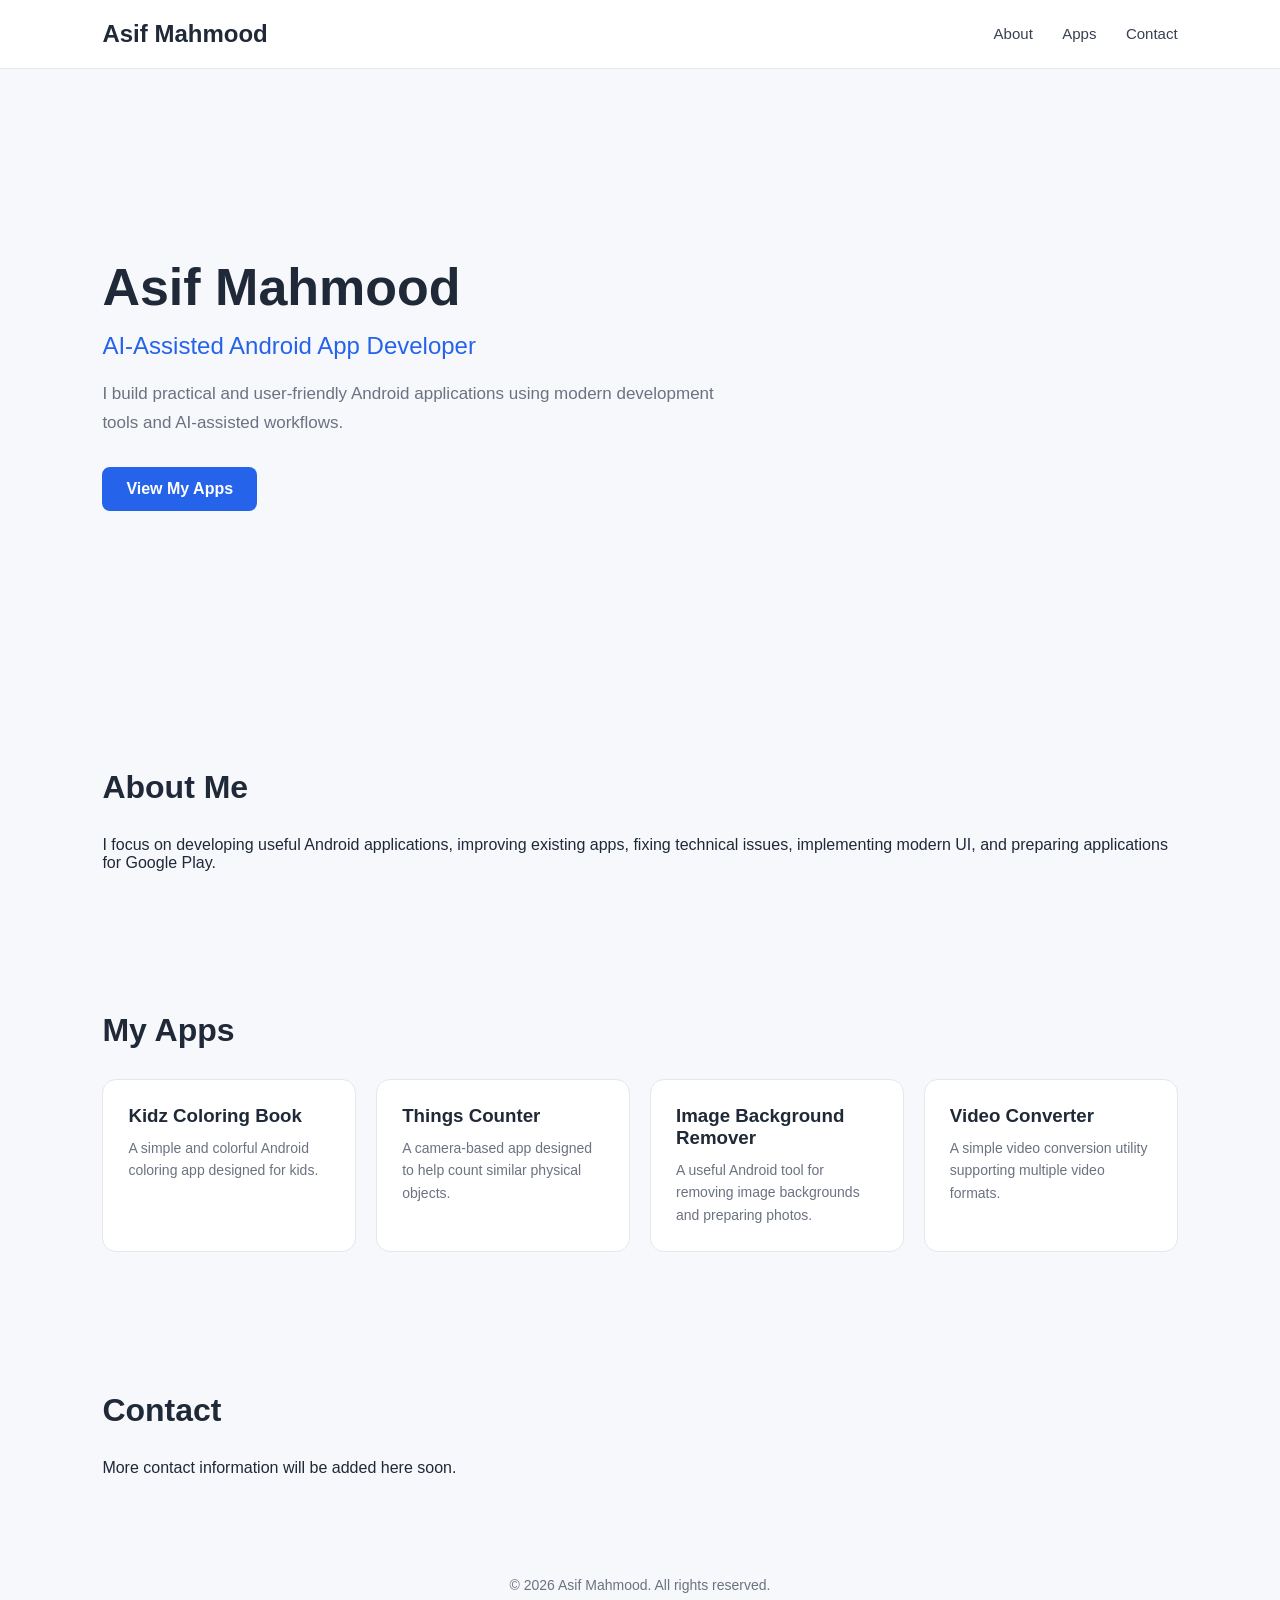
==== index.html @ 5d6f40af "Create index.html" ====
<!DOCTYPE html>
<html lang="en">
<head>
    <meta charset="UTF-8">
    <meta name="viewport" content="width=device-width, initial-scale=1.0">

    <title>Asif Mahmood | Android App Developer</title>

    <style>
        * {
            margin: 0;
            padding: 0;
            box-sizing: border-box;
            font-family: Arial, sans-serif;
        }

        body {
            background: #f7f8fc;
            color: #1f2937;
        }

        header {
            background: #ffffff;
            padding: 20px 8%;
            display: flex;
            justify-content: space-between;
            align-items: center;
            border-bottom: 1px solid #e5e7eb;
        }

        .logo {
            font-size: 24px;
            font-weight: bold;
        }

        nav a {
            text-decoration: none;
            color: #374151;
            margin-left: 25px;
            font-size: 15px;
        }

        .hero {
            min-height: 70vh;
            display: flex;
            align-items: center;
            padding: 60px 8%;
        }

        .hero-content {
            max-width: 650px;
        }

        .hero h1 {
            font-size: 52px;
            margin-bottom: 15px;
        }

        .hero h2 {
            font-size: 24px;
            font-weight: normal;
            color: #2563eb;
            margin-bottom: 20px;
        }

        .hero p {
            font-size: 17px;
            line-height: 1.7;
            color: #6b7280;
            margin-bottom: 30px;
        }

        .button {
            display: inline-block;
            background: #2563eb;
            color: white;
            padding: 13px 24px;
            border-radius: 8px;
            text-decoration: none;
            font-weight: bold;
        }

        .section {
            padding: 70px 8%;
        }

        .section h2 {
            font-size: 32px;
            margin-bottom: 30px;
        }

        .apps {
            display: grid;
            grid-template-columns: repeat(auto-fit, minmax(220px, 1fr));
            gap: 20px;
        }

        .app-card {
            background: white;
            border-radius: 14px;
            padding: 25px;
            border: 1px solid #e5e7eb;
        }

        .app-card h3 {
            margin-bottom: 10px;
        }

        .app-card p {
            color: #6b7280;
            font-size: 14px;
            line-height: 1.6;
        }

        footer {
            text-align: center;
            padding: 30px;
            color: #6b7280;
            font-size: 14px;
        }

        @media (max-width: 700px) {
            nav {
                display: none;
            }

            .hero h1 {
                font-size: 38px;
            }
        }
    </style>
</head>

<body>

<header>
    <div class="logo">Asif Mahmood</div>

    <nav>
        <a href="#about">About</a>
        <a href="#apps">Apps</a>
        <a href="#contact">Contact</a>
    </nav>
</header>

<section class="hero">
    <div class="hero-content">
        <h1>Asif Mahmood</h1>

        <h2>AI-Assisted Android App Developer</h2>

        <p>
            I build practical and user-friendly Android applications
            using modern development tools and AI-assisted workflows.
        </p>

        <a class="button" href="#apps">View My Apps</a>
    </div>
</section>

<section class="section" id="about">
    <h2>About Me</h2>

    <p>
        I focus on developing useful Android applications, improving
        existing apps, fixing technical issues, implementing modern UI,
        and preparing applications for Google Play.
    </p>
</section>

<section class="section" id="apps">
    <h2>My Apps</h2>

    <div class="apps">

        <div class="app-card">
            <h3>Kidz Coloring Book</h3>
            <p>
                A simple and colorful Android coloring app designed
                for kids.
            </p>
        </div>

        <div class="app-card">
            <h3>Things Counter</h3>
            <p>
                A camera-based app designed to help count similar
                physical objects.
            </p>
        </div>

        <div class="app-card">
            <h3>Image Background Remover</h3>
            <p>
                A useful Android tool for removing image backgrounds
                and preparing photos.
            </p>
        </div>

        <div class="app-card">
            <h3>Video Converter</h3>
            <p>
                A simple video conversion utility supporting multiple
                video formats.
            </p>
        </div>

    </div>
</section>

<section class="section" id="contact">
    <h2>Contact</h2>

    <p>
        More contact information will be added here soon.
    </p>
</section>

<footer>
    © 2026 Asif Mahmood. All rights reserved.
</footer>

</body>
</html>
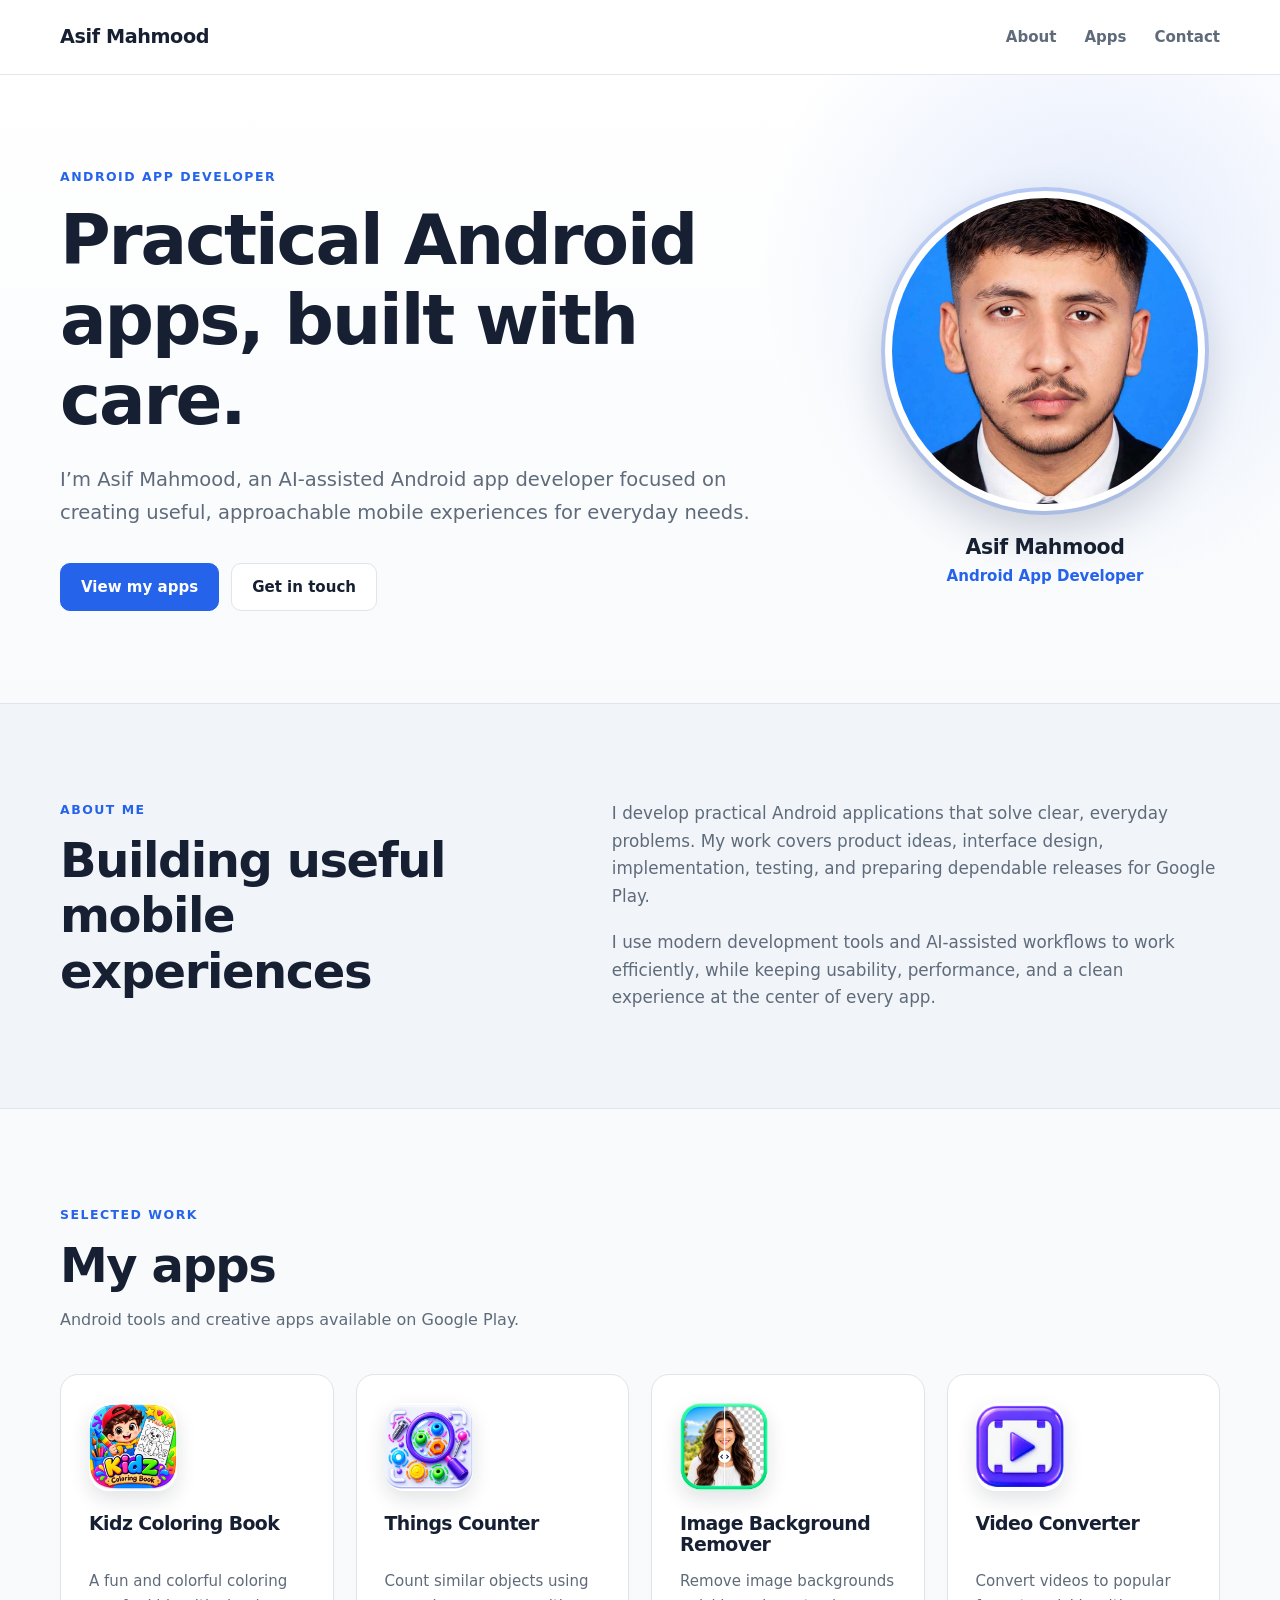
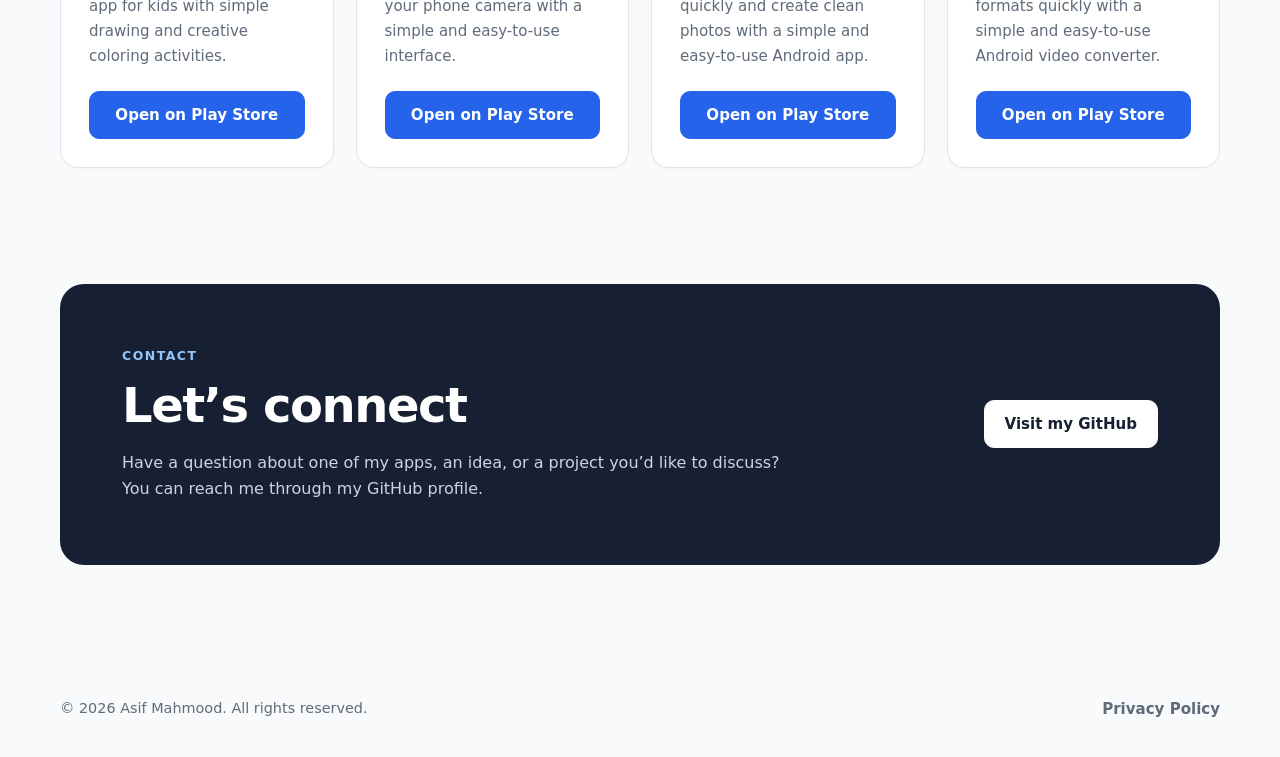
==== commit 45359f04: "Update portfolio website" ====
--- a/index.html
+++ b/index.html
@@ -3,222 +3,114 @@
 <head>
     <meta charset="UTF-8">
     <meta name="viewport" content="width=device-width, initial-scale=1.0">
+    <meta name="description" content="Asif Mahmood is an Android app developer building practical, user-friendly mobile applications.">
+    <meta name="theme-color" content="#f8fafc">
+    <title>Asif Mahmood | Android App Developer</title>
+    <link rel="stylesheet" href="styles.css">
+</head>
+<body>
+    <a class="skip-link" href="#main-content">Skip to content</a>
+    <header class="site-header">
+        <div class="header-inner">
+            <a class="logo" href="#top" aria-label="Asif Mahmood, home">Asif Mahmood</a>
+            <nav aria-label="Main navigation">
+                <a href="#about">About</a>
+                <a href="#apps">Apps</a>
+                <a href="#contact">Contact</a>
+            </nav>
+        </div>
+    </header>
 
-    <title>Asif Mahmood | Android App Developer</title>
+    <main id="main-content">
+        <section class="hero" id="top">
+            <div class="container hero-content">
+                <div class="hero-copy">
+                    <p class="eyebrow">Android app developer</p>
+                    <h1>Practical Android apps, built with care.</h1>
+                    <p class="hero-intro">I’m Asif Mahmood, an AI-assisted Android app developer focused on creating useful, approachable mobile experiences for everyday needs.</p>
+                    <div class="hero-actions">
+                        <a class="button" href="#apps">View my apps</a>
+                        <a class="button button-secondary" href="#contact">Get in touch</a>
+                    </div>
+                </div>
+                <figure class="hero-portrait">
+                    <div class="hero-portrait-image">
+                        <img src="profile-photo.jfif" alt="Asif Mahmood wearing a black suit and tie" width="1184" height="2096">
+                    </div>
+                    <figcaption class="hero-portrait-caption">
+                        <strong>Asif Mahmood</strong>
+                        <span>Android App Developer</span>
+                    </figcaption>
+                </figure>
+            </div>
+        </section>
 
-    <style>
-        * {
-            margin: 0;
-            padding: 0;
-            box-sizing: border-box;
-            font-family: Arial, sans-serif;
-        }
+        <section class="section section-muted" id="about">
+            <div class="container about-grid">
+                <div>
+                    <p class="eyebrow">About me</p>
+                    <h2>Building useful mobile experiences</h2>
+                </div>
+                <div class="about-copy">
+                    <p>I develop practical Android applications that solve clear, everyday problems. My work covers product ideas, interface design, implementation, testing, and preparing dependable releases for Google Play.</p>
+                    <p>I use modern development tools and AI-assisted workflows to work efficiently, while keeping usability, performance, and a clean experience at the center of every app.</p>
+                </div>
+            </div>
+        </section>
 
-        body {
-            background: #f7f8fc;
-            color: #1f2937;
-        }
+        <section class="section" id="apps">
+            <div class="container">
+                <div class="section-heading">
+                    <p class="eyebrow">Selected work</p>
+                    <h2>My apps</h2>
+                    <p>Android tools and creative apps available on Google Play.</p>
+                </div>
+                <div class="apps">
+                    <article class="app-card">
+                        <img class="app-icon" src="kidz-coloring-book.png" alt="Kidz Coloring Book app icon" width="100" height="100">
+                        <h3>Kidz Coloring Book</h3>
+                        <p>A fun and colorful coloring app for kids with simple drawing and creative coloring activities.</p>
+                        <a class="button app-link" href="https://play.google.com/store/apps/details?id=com.kidzcoloringbook" target="_blank" rel="noopener noreferrer" aria-label="Open Kidz Coloring Book on Google Play">Open on Play Store</a>
+                    </article>
+                    <article class="app-card">
+                        <img class="app-icon" src="things-counter.png" alt="Things Counter app icon" width="100" height="100" loading="lazy">
+                        <h3>Things Counter</h3>
+                        <p>Count similar objects using your phone camera with a simple and easy-to-use interface.</p>
+                        <a class="button app-link" href="https://play.google.com/store/apps/details?id=com.thingscounter&amp;pcampaignid=web_share" target="_blank" rel="noopener noreferrer" aria-label="Open Things Counter on Google Play">Open on Play Store</a>
+                    </article>
+                    <article class="app-card">
+                        <img class="app-icon" src="image-background-remover.png" alt="Image Background Remover app icon" width="100" height="100" loading="lazy">
+                        <h3>Image Background Remover</h3>
+                        <p>Remove image backgrounds quickly and create clean photos with a simple and easy-to-use Android app.</p>
+                        <a class="button app-link" href="https://play.google.com/store/apps/details?id=com.imagebackgroundremover&amp;pcampaignid=web_share" target="_blank" rel="noopener noreferrer" aria-label="Open Image Background Remover on Google Play">Open on Play Store</a>
+                    </article>
+                    <article class="app-card">
+                        <img class="app-icon" src="video-converter.png" alt="Video Converter app icon" width="100" height="100" loading="lazy">
+                        <h3>Video Converter</h3>
+                        <p>Convert videos to popular formats quickly with a simple and easy-to-use Android video converter.</p>
+                        <a class="button app-link" href="https://play.google.com/store/apps/details?id=com.anyvideoconverter" target="_blank" rel="noopener noreferrer" aria-label="Open Video Converter on Google Play">Open on Play Store</a>
+                    </article>
+                </div>
+            </div>
+        </section>
 
-        header {
-            background: #ffffff;
-            padding: 20px 8%;
-            display: flex;
-            justify-content: space-between;
-            align-items: center;
-            border-bottom: 1px solid #e5e7eb;
-        }
+        <section class="section contact-section" id="contact">
+            <div class="container contact-card">
+                <div>
+                    <p class="eyebrow">Contact</p>
+                    <h2>Let’s connect</h2>
+                    <p>Have a question about one of my apps, an idea, or a project you’d like to discuss? You can reach me through my GitHub profile.</p>
+                </div>
+                <a class="button button-light" href="https://github.com/AsifMahmod26" target="_blank" rel="noopener noreferrer">Visit my GitHub</a>
+            </div>
+        </section>
+    </main>
 
-        .logo {
-            font-size: 24px;
-            font-weight: bold;
-        }
-
-        nav a {
-            text-decoration: none;
-            color: #374151;
-            margin-left: 25px;
-            font-size: 15px;
-        }
-
-        .hero {
-            min-height: 70vh;
-            display: flex;
-            align-items: center;
-            padding: 60px 8%;
-        }
-
-        .hero-content {
-            max-width: 650px;
-        }
-
-        .hero h1 {
-            font-size: 52px;
-            margin-bottom: 15px;
-        }
-
-        .hero h2 {
-            font-size: 24px;
-            font-weight: normal;
-            color: #2563eb;
-            margin-bottom: 20px;
-        }
-
-        .hero p {
-            font-size: 17px;
-            line-height: 1.7;
-            color: #6b7280;
-            margin-bottom: 30px;
-        }
-
-        .button {
-            display: inline-block;
-            background: #2563eb;
-            color: white;
-            padding: 13px 24px;
-            border-radius: 8px;
-            text-decoration: none;
-            font-weight: bold;
-        }
-
-        .section {
-            padding: 70px 8%;
-        }
-
-        .section h2 {
-            font-size: 32px;
-            margin-bottom: 30px;
-        }
-
-        .apps {
-            display: grid;
-            grid-template-columns: repeat(auto-fit, minmax(220px, 1fr));
-            gap: 20px;
-        }
-
-        .app-card {
-            background: white;
-            border-radius: 14px;
-            padding: 25px;
-            border: 1px solid #e5e7eb;
-        }
-
-        .app-card h3 {
-            margin-bottom: 10px;
-        }
-
-        .app-card p {
-            color: #6b7280;
-            font-size: 14px;
-            line-height: 1.6;
-        }
-
-        footer {
-            text-align: center;
-            padding: 30px;
-            color: #6b7280;
-            font-size: 14px;
-        }
-
-        @media (max-width: 700px) {
-            nav {
-                display: none;
-            }
-
-            .hero h1 {
-                font-size: 38px;
-            }
-        }
-    </style>
-</head>
-
-<body>
-
-<header>
-    <div class="logo">Asif Mahmood</div>
-
-    <nav>
-        <a href="#about">About</a>
-        <a href="#apps">Apps</a>
-        <a href="#contact">Contact</a>
-    </nav>
-</header>
-
-<section class="hero">
-    <div class="hero-content">
-        <h1>Asif Mahmood</h1>
-
-        <h2>AI-Assisted Android App Developer</h2>
-
-        <p>
-            I build practical and user-friendly Android applications
-            using modern development tools and AI-assisted workflows.
-        </p>
-
-        <a class="button" href="#apps">View My Apps</a>
-    </div>
-</section>
-
-<section class="section" id="about">
-    <h2>About Me</h2>
-
-    <p>
-        I focus on developing useful Android applications, improving
-        existing apps, fixing technical issues, implementing modern UI,
-        and preparing applications for Google Play.
-    </p>
-</section>
-
-<section class="section" id="apps">
-    <h2>My Apps</h2>
-
-    <div class="apps">
-
-        <div class="app-card">
-            <h3>Kidz Coloring Book</h3>
-            <p>
-                A simple and colorful Android coloring app designed
-                for kids.
-            </p>
+    <footer>
+        <div class="container footer-inner">
+            <p>&copy; 2026 Asif Mahmood. All rights reserved.</p>
+            <a href="privacy.html">Privacy Policy</a>
         </div>
-
-        <div class="app-card">
-            <h3>Things Counter</h3>
-            <p>
-                A camera-based app designed to help count similar
-                physical objects.
-            </p>
-        </div>
-
-        <div class="app-card">
-            <h3>Image Background Remover</h3>
-            <p>
-                A useful Android tool for removing image backgrounds
-                and preparing photos.
-            </p>
-        </div>
-
-        <div class="app-card">
-            <h3>Video Converter</h3>
-            <p>
-                A simple video conversion utility supporting multiple
-                video formats.
-            </p>
-        </div>
-
-    </div>
-</section>
-
-<section class="section" id="contact">
-    <h2>Contact</h2>
-
-    <p>
-        More contact information will be added here soon.
-    </p>
-</section>
-
-<footer>
-    © 2026 Asif Mahmood. All rights reserved.
-</footer>
-
+    </footer>
 </body>
-</html>+</html>
--- a/styles.css
+++ b/styles.css
@@ -0,0 +1,119 @@
+:root {
+    --background: #f8fafc;
+    --surface: #fff;
+    --surface-muted: #f1f5f9;
+    --text: #172033;
+    --text-muted: #5f6b7a;
+    --border: #dfe5ec;
+    --primary: #2563eb;
+    --primary-dark: #1d4ed8;
+    --shadow: 0 16px 45px rgba(15, 23, 42, .08);
+    --radius: 18px;
+    --max-width: 1160px;
+}
+
+* { box-sizing: border-box; margin: 0; padding: 0; }
+html { scroll-behavior: smooth; scroll-padding-top: 90px; }
+body { background: var(--background); color: var(--text); font-family: Inter, ui-sans-serif, system-ui, -apple-system, BlinkMacSystemFont, "Segoe UI", sans-serif; line-height: 1.65; }
+a { color: inherit; }
+
+.skip-link { position: fixed; top: 12px; left: 12px; z-index: 100; padding: 10px 14px; border-radius: 8px; background: var(--text); color: #fff; transform: translateY(-150%); transition: transform 160ms ease; }
+.skip-link:focus { transform: translateY(0); }
+.container, .header-inner { width: min(calc(100% - 40px), var(--max-width)); margin-inline: auto; }
+.site-header { position: sticky; top: 0; z-index: 20; border-bottom: 1px solid rgba(223, 229, 236, .9); background: rgba(255, 255, 255, .92); backdrop-filter: blur(14px); }
+.header-inner { min-height: 74px; display: flex; align-items: center; justify-content: space-between; gap: 32px; }
+.logo { text-decoration: none; font-size: 1.2rem; font-weight: 750; letter-spacing: -.02em; }
+nav { display: flex; align-items: center; gap: 28px; }
+nav a, footer a { color: var(--text-muted); font-size: .94rem; font-weight: 600; text-decoration: none; transition: color 160ms ease; }
+nav a:hover, nav a:focus-visible, footer a:hover, footer a:focus-visible { color: var(--primary); }
+
+.hero { min-height: calc(78vh - 74px); display: grid; align-items: center; overflow: hidden; background: radial-gradient(circle at 85% 30%, rgba(37, 99, 235, .12), transparent 28%), linear-gradient(180deg, #fff 0%, var(--background) 100%); }
+.hero-content { display: grid; grid-template-columns: minmax(0, 1.45fr) minmax(280px, .75fr); gap: clamp(48px, 7vw, 96px); align-items: center; padding-block: 86px; }
+.hero-copy { min-width: 0; }
+.eyebrow { margin-bottom: 12px; color: var(--primary); font-size: .78rem; font-weight: 800; letter-spacing: .12em; text-transform: uppercase; }
+h1, h2, h3 { line-height: 1.16; letter-spacing: -.03em; }
+h1 { max-width: 760px; font-size: clamp(2.7rem, 5.4vw, 4.9rem); }
+h2 { font-size: clamp(2rem, 4vw, 3rem); }
+.hero-intro { max-width: 690px; margin-top: 24px; color: var(--text-muted); font-size: clamp(1.06rem, 2vw, 1.22rem); }
+.hero-actions { display: flex; flex-wrap: wrap; gap: 12px; margin-top: 34px; }
+.hero-portrait { width: min(100%, 350px); display: flex; align-items: center; flex-direction: column; justify-self: end; }
+.hero-portrait-image { width: clamp(280px, 25vw, 320px); aspect-ratio: 1; overflow: hidden; border: 7px solid #fff; border-radius: 50%; background: var(--surface-muted); box-shadow: 0 0 0 4px rgba(37, 99, 235, .24), 0 18px 45px rgba(15, 23, 42, .18); }
+.hero-portrait img { display: block; width: 100%; height: 100%; object-fit: cover; object-position: center 24%; }
+.hero-portrait-caption { padding: 24px 16px 0; text-align: center; }
+.hero-portrait-caption strong { display: block; color: var(--text); font-size: 1.28rem; line-height: 1.25; letter-spacing: -.02em; }
+.hero-portrait-caption span { display: block; margin-top: 6px; color: var(--primary); font-size: .94rem; font-weight: 650; line-height: 1.4; }
+.button { display: inline-flex; min-height: 48px; align-items: center; justify-content: center; padding: 12px 20px; border: 1px solid var(--primary); border-radius: 10px; background: var(--primary); color: #fff; font-size: .94rem; font-weight: 700; line-height: 1.2; text-align: center; text-decoration: none; transition: background 160ms ease, border-color 160ms ease, transform 160ms ease, box-shadow 160ms ease; }
+.button:hover { border-color: var(--primary-dark); background: var(--primary-dark); box-shadow: 0 8px 18px rgba(37, 99, 235, .2); transform: translateY(-1px); }
+.button:focus-visible, a:focus-visible { outline: 3px solid rgba(37, 99, 235, .35); outline-offset: 3px; }
+.button-secondary { border-color: var(--border); background: var(--surface); color: var(--text); }
+.button-secondary:hover { border-color: #cbd5e1; background: var(--surface-muted); color: var(--text); box-shadow: none; }
+
+.section { padding-block: 96px; }
+.section-muted { border-block: 1px solid var(--border); background: var(--surface-muted); }
+.about-grid { display: grid; grid-template-columns: minmax(0, .85fr) minmax(0, 1.15fr); gap: clamp(40px, 8vw, 110px); align-items: start; }
+.about-copy { color: var(--text-muted); font-size: 1.05rem; }
+.about-copy p + p { margin-top: 18px; }
+.section-heading { max-width: 640px; margin-bottom: 40px; }
+.section-heading > p:last-child { margin-top: 14px; color: var(--text-muted); }
+.apps { display: grid; grid-template-columns: repeat(4, minmax(0, 1fr)); gap: 22px; align-items: stretch; }
+.app-card { min-height: 100%; display: flex; flex-direction: column; padding: 28px; border: 1px solid var(--border); border-radius: var(--radius); background: var(--surface); box-shadow: 0 1px 2px rgba(15, 23, 42, .03); transition: border-color 180ms ease, box-shadow 180ms ease, transform 180ms ease; }
+.app-card:hover { border-color: #c7d2e2; box-shadow: var(--shadow); transform: translateY(-4px); }
+.app-icon { width: 88px; height: 88px; margin-bottom: 22px; border-radius: 20px; object-fit: cover; box-shadow: 0 8px 20px rgba(15, 23, 42, .12); }
+.app-card h3 { min-height: 2.32em; font-size: 1.18rem; }
+.app-card p { margin: 13px 0 22px; color: var(--text-muted); font-size: .94rem; }
+.app-link { width: 100%; margin-top: auto; }
+
+.contact-section { padding-top: 20px; }
+.contact-card { display: flex; align-items: center; justify-content: space-between; gap: 48px; padding: clamp(34px, 6vw, 62px); border-radius: 24px; background: var(--text); color: #fff; }
+.contact-card > div { max-width: 680px; }
+.contact-card .eyebrow { color: #93c5fd; }
+.contact-card p:last-child { margin-top: 16px; color: #cbd5e1; }
+.button-light { flex: 0 0 auto; border-color: #fff; background: #fff; color: var(--text); }
+.button-light:hover { border-color: #e2e8f0; background: #e2e8f0; color: var(--text); }
+footer { padding-block: 36px; }
+.footer-inner { display: flex; align-items: center; justify-content: space-between; gap: 20px; color: var(--text-muted); font-size: .9rem; }
+
+.policy-main { min-height: calc(100vh - 147px); }
+.policy-hero { padding-block: 82px 42px; }
+.policy-hero p:last-child { margin-top: 16px; color: var(--text-muted); }
+.policy-content { max-width: 780px; padding-bottom: 96px; }
+.policy-content section + section { margin-top: 34px; }
+.policy-content h2 { margin-bottom: 10px; font-size: 1.35rem; }
+.policy-content p { color: var(--text-muted); }
+.policy-content a { color: var(--primary); }
+
+@media (max-width: 980px) {
+    .hero-content { grid-template-columns: minmax(0, 1.25fr) minmax(240px, .75fr); gap: 40px; }
+    .apps { grid-template-columns: repeat(2, minmax(0, 1fr)); }
+}
+@media (max-width: 720px) {
+    .container, .header-inner { width: min(calc(100% - 32px), var(--max-width)); }
+    .header-inner { min-height: 68px; gap: 18px; }
+    .logo { font-size: 1.05rem; }
+    nav { gap: 14px; }
+    nav a { font-size: .84rem; }
+    .hero { min-height: auto; }
+    .hero-content { grid-template-columns: 1fr; gap: 52px; padding-block: 72px 86px; }
+    .hero-portrait { width: min(100%, 350px); justify-self: center; }
+    .hero-portrait-image { width: min(78vw, 300px); }
+    .section { padding-block: 72px; }
+    .about-grid { grid-template-columns: 1fr; gap: 28px; }
+    .contact-section { padding-top: 8px; }
+    .contact-card { align-items: flex-start; flex-direction: column; gap: 28px; }
+}
+@media (max-width: 540px) {
+    .header-inner { min-height: 80px; align-items: flex-start; flex-direction: column; justify-content: center; gap: 4px; padding-block: 10px; }
+    nav { width: 100%; justify-content: space-between; }
+    .hero-content { padding-block: 62px 76px; }
+    .hero-portrait-image { width: min(76vw, 280px); border-width: 6px; }
+    .hero-portrait-caption { padding: 21px 12px 0; }
+    .hero-actions, .hero-actions .button { width: 100%; }
+    .apps { grid-template-columns: 1fr; }
+    .app-card h3 { min-height: 0; }
+    .contact-card .button { width: 100%; }
+    .footer-inner { align-items: flex-start; flex-direction: column; gap: 8px; }
+}
+@media (prefers-reduced-motion: reduce) {
+    html { scroll-behavior: auto; }
+    *, *::before, *::after { scroll-behavior: auto !important; transition-duration: .01ms !important; }
+}
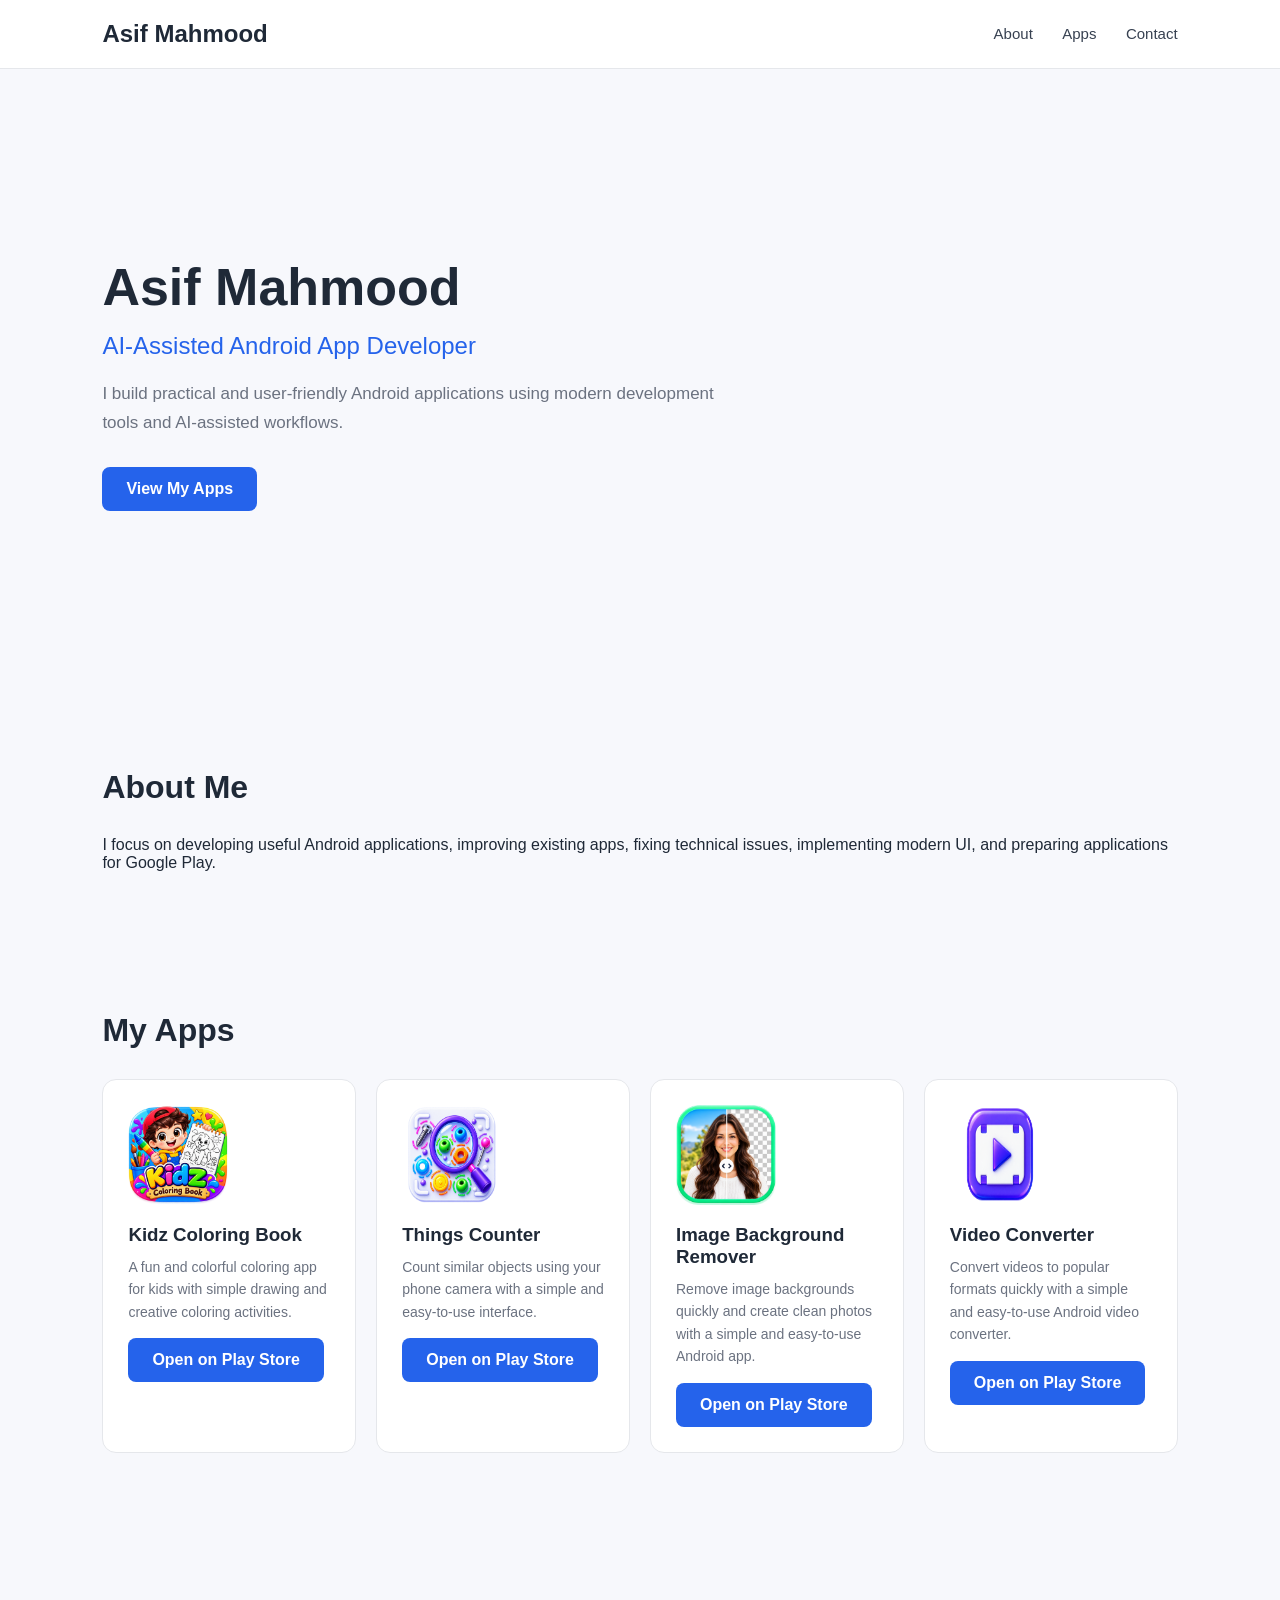
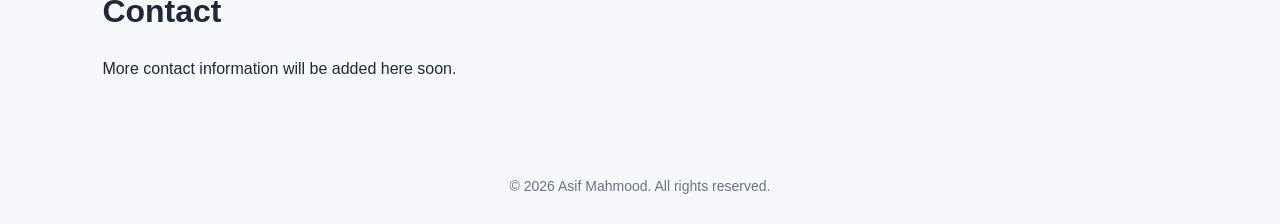
==== commit bbdcae32: "Trigger new Pages deployment" ====
--- a/index.html
+++ b/index.html
@@ -3,114 +3,295 @@
 <head>
     <meta charset="UTF-8">
     <meta name="viewport" content="width=device-width, initial-scale=1.0">
-    <meta name="description" content="Asif Mahmood is an Android app developer building practical, user-friendly mobile applications.">
-    <meta name="theme-color" content="#f8fafc">
+
     <title>Asif Mahmood | Android App Developer</title>
-    <link rel="stylesheet" href="styles.css">
+
+    <style>
+        * {
+            margin: 0;
+            padding: 0;
+            box-sizing: border-box;
+            font-family: Arial, sans-serif;
+        }
+
+        body {
+            background: #f7f8fc;
+            color: #1f2937;
+        }
+
+        header {
+            background: #ffffff;
+            padding: 20px 8%;
+            display: flex;
+            justify-content: space-between;
+            align-items: center;
+            border-bottom: 1px solid #e5e7eb;
+        }
+
+        .logo {
+            font-size: 24px;
+            font-weight: bold;
+        }
+
+        nav a {
+            text-decoration: none;
+            color: #374151;
+            margin-left: 25px;
+            font-size: 15px;
+        }
+
+        .hero {
+            min-height: 70vh;
+            display: flex;
+            align-items: center;
+            padding: 60px 8%;
+        }
+
+        .hero-content {
+            max-width: 650px;
+        }
+
+        .hero h1 {
+            font-size: 52px;
+            margin-bottom: 15px;
+        }
+
+        .hero h2 {
+            font-size: 24px;
+            font-weight: normal;
+            color: #2563eb;
+            margin-bottom: 20px;
+        }
+
+        .hero p {
+            font-size: 17px;
+            line-height: 1.7;
+            color: #6b7280;
+            margin-bottom: 30px;
+        }
+
+        .button {
+            display: inline-block;
+            background: #2563eb;
+            color: white;
+            padding: 13px 24px;
+            border-radius: 8px;
+            text-decoration: none;
+            font-weight: bold;
+        }
+
+        .section {
+            padding: 70px 8%;
+        }
+
+        .section h2 {
+            font-size: 32px;
+            margin-bottom: 30px;
+        }
+
+        .apps {
+            display: grid;
+            grid-template-columns: repeat(auto-fit, minmax(220px, 1fr));
+            gap: 20px;
+        }
+
+        .app-card {
+            background: white;
+            border-radius: 14px;
+            padding: 25px;
+            border: 1px solid #e5e7eb;
+        }
+
+        .app-card h3 {
+            margin-bottom: 10px;
+        }
+
+        .app-card p {
+            color: #6b7280;
+            font-size: 14px;
+            line-height: 1.6;
+        }
+
+        footer {
+            text-align: center;
+            padding: 30px;
+            color: #6b7280;
+            font-size: 14px;
+        }
+
+        @media (max-width: 700px) {
+            nav {
+                display: none;
+            }
+
+            .hero h1 {
+                font-size: 38px;
+            }
+        }
+    </style>
 </head>
+
 <body>
-    <a class="skip-link" href="#main-content">Skip to content</a>
-    <header class="site-header">
-        <div class="header-inner">
-            <a class="logo" href="#top" aria-label="Asif Mahmood, home">Asif Mahmood</a>
-            <nav aria-label="Main navigation">
-                <a href="#about">About</a>
-                <a href="#apps">Apps</a>
-                <a href="#contact">Contact</a>
-            </nav>
-        </div>
-    </header>
-
-    <main id="main-content">
-        <section class="hero" id="top">
-            <div class="container hero-content">
-                <div class="hero-copy">
-                    <p class="eyebrow">Android app developer</p>
-                    <h1>Practical Android apps, built with care.</h1>
-                    <p class="hero-intro">I’m Asif Mahmood, an AI-assisted Android app developer focused on creating useful, approachable mobile experiences for everyday needs.</p>
-                    <div class="hero-actions">
-                        <a class="button" href="#apps">View my apps</a>
-                        <a class="button button-secondary" href="#contact">Get in touch</a>
-                    </div>
-                </div>
-                <figure class="hero-portrait">
-                    <div class="hero-portrait-image">
-                        <img src="profile-photo.jfif" alt="Asif Mahmood wearing a black suit and tie" width="1184" height="2096">
-                    </div>
-                    <figcaption class="hero-portrait-caption">
-                        <strong>Asif Mahmood</strong>
-                        <span>Android App Developer</span>
-                    </figcaption>
-                </figure>
-            </div>
-        </section>
-
-        <section class="section section-muted" id="about">
-            <div class="container about-grid">
-                <div>
-                    <p class="eyebrow">About me</p>
-                    <h2>Building useful mobile experiences</h2>
-                </div>
-                <div class="about-copy">
-                    <p>I develop practical Android applications that solve clear, everyday problems. My work covers product ideas, interface design, implementation, testing, and preparing dependable releases for Google Play.</p>
-                    <p>I use modern development tools and AI-assisted workflows to work efficiently, while keeping usability, performance, and a clean experience at the center of every app.</p>
-                </div>
-            </div>
-        </section>
-
-        <section class="section" id="apps">
-            <div class="container">
-                <div class="section-heading">
-                    <p class="eyebrow">Selected work</p>
-                    <h2>My apps</h2>
-                    <p>Android tools and creative apps available on Google Play.</p>
-                </div>
-                <div class="apps">
-                    <article class="app-card">
-                        <img class="app-icon" src="kidz-coloring-book.png" alt="Kidz Coloring Book app icon" width="100" height="100">
-                        <h3>Kidz Coloring Book</h3>
-                        <p>A fun and colorful coloring app for kids with simple drawing and creative coloring activities.</p>
-                        <a class="button app-link" href="https://play.google.com/store/apps/details?id=com.kidzcoloringbook" target="_blank" rel="noopener noreferrer" aria-label="Open Kidz Coloring Book on Google Play">Open on Play Store</a>
-                    </article>
-                    <article class="app-card">
-                        <img class="app-icon" src="things-counter.png" alt="Things Counter app icon" width="100" height="100" loading="lazy">
-                        <h3>Things Counter</h3>
-                        <p>Count similar objects using your phone camera with a simple and easy-to-use interface.</p>
-                        <a class="button app-link" href="https://play.google.com/store/apps/details?id=com.thingscounter&amp;pcampaignid=web_share" target="_blank" rel="noopener noreferrer" aria-label="Open Things Counter on Google Play">Open on Play Store</a>
-                    </article>
-                    <article class="app-card">
-                        <img class="app-icon" src="image-background-remover.png" alt="Image Background Remover app icon" width="100" height="100" loading="lazy">
-                        <h3>Image Background Remover</h3>
-                        <p>Remove image backgrounds quickly and create clean photos with a simple and easy-to-use Android app.</p>
-                        <a class="button app-link" href="https://play.google.com/store/apps/details?id=com.imagebackgroundremover&amp;pcampaignid=web_share" target="_blank" rel="noopener noreferrer" aria-label="Open Image Background Remover on Google Play">Open on Play Store</a>
-                    </article>
-                    <article class="app-card">
-                        <img class="app-icon" src="video-converter.png" alt="Video Converter app icon" width="100" height="100" loading="lazy">
-                        <h3>Video Converter</h3>
-                        <p>Convert videos to popular formats quickly with a simple and easy-to-use Android video converter.</p>
-                        <a class="button app-link" href="https://play.google.com/store/apps/details?id=com.anyvideoconverter" target="_blank" rel="noopener noreferrer" aria-label="Open Video Converter on Google Play">Open on Play Store</a>
-                    </article>
-                </div>
-            </div>
-        </section>
-
-        <section class="section contact-section" id="contact">
-            <div class="container contact-card">
-                <div>
-                    <p class="eyebrow">Contact</p>
-                    <h2>Let’s connect</h2>
-                    <p>Have a question about one of my apps, an idea, or a project you’d like to discuss? You can reach me through my GitHub profile.</p>
-                </div>
-                <a class="button button-light" href="https://github.com/AsifMahmod26" target="_blank" rel="noopener noreferrer">Visit my GitHub</a>
-            </div>
-        </section>
-    </main>
-
-    <footer>
-        <div class="container footer-inner">
-            <p>&copy; 2026 Asif Mahmood. All rights reserved.</p>
-            <a href="privacy.html">Privacy Policy</a>
-        </div>
-    </footer>
+
+<header>
+    <div class="logo">Asif Mahmood</div>
+
+    <nav>
+        <a href="#about">About</a>
+        <a href="#apps">Apps</a>
+        <a href="#contact">Contact</a>
+    </nav>
+</header>
+
+<section class="hero">
+    <div class="hero-content">
+        <h1>Asif Mahmood</h1>
+
+        <h2>AI-Assisted Android App Developer</h2>
+
+        <p>
+            I build practical and user-friendly Android applications
+            using modern development tools and AI-assisted workflows.
+        </p>
+
+        <a class="button" href="#apps">View My Apps</a>
+    </div>
+</section>
+
+<section class="section" id="about">
+    <h2>About Me</h2>
+
+    <p>
+        I focus on developing useful Android applications, improving
+        existing apps, fixing technical issues, implementing modern UI,
+        and preparing applications for Google Play.
+    </p>
+</section>
+
+<section class="section" id="apps">
+    <h2>My Apps</h2>
+
+    <div class="apps">
+
+        <div class="app-card">
+
+    <img
+        src="kidz-coloring-book.png"
+        alt="Kidz Coloring Book"
+        style="width:100px; height:100px; border-radius:22px; margin-bottom:15px;"
+    >
+
+    <h3>Kidz Coloring Book</h3>
+     
+<p>
+    A fun and colorful coloring app for kids with simple drawing
+    and creative coloring activities.
+</p>
+
+    <a
+        class="button"
+        href="https://play.google.com/store/apps/details?id=com.kidzcoloringbook"
+        target="_blank"
+        style="margin-top:15px;"
+    >
+        Open on Play Store
+    </a>
+
+</div>
+
+        <div class="app-card">
+
+    <img
+        src="things-counter.png"
+        alt="Things Counter"
+        style="width:100px; height:100px; border-radius:22px; margin-bottom:15px;"
+    >
+
+    <h3>Things Counter</h3>
+
+    <p>
+        Count similar objects using your phone camera with a simple
+        and easy-to-use interface.
+    </p>
+
+    <a
+        class="button"
+        href="https://play.google.com/store/apps/details?id=com.thingscounter&pcampaignid=web_share"
+        target="_blank"
+        style="margin-top:15px;"
+    >
+        Open on Play Store
+    </a>
+
+</div>
+
+        <div class="app-card">
+
+    <img
+        src="image-background-remover.png"
+        alt="Image Background Remover"
+        style="width:100px; height:100px; border-radius:22px; margin-bottom:15px;"
+    >
+
+    <h3>Image Background Remover</h3>
+
+    <p>
+        Remove image backgrounds quickly and create clean photos
+        with a simple and easy-to-use Android app.
+    </p>
+
+    <a
+        class="button"
+        href="https://play.google.com/store/apps/details?id=com.imagebackgroundremover&pcampaignid=web_share"
+        target="_blank"
+        style="margin-top:15px;"
+    >
+        Open on Play Store
+    </a>
+
+</div>
+        <div class="app-card">
+
+    <img
+        src="video-converter.png"
+        alt="Video Converter"
+        style="width:100px; height:100px; border-radius:22px; margin-bottom:15px;"
+    >
+
+    <h3>Video Converter</h3>
+
+    <p>
+        Convert videos to popular formats quickly with a simple
+        and easy-to-use Android video converter.
+    </p>
+
+    <a
+        class="button"
+        href="https://play.google.com/store/apps/details?id=com.anyvideoconverter"
+        target="_blank"
+        style="margin-top:15px;"
+    >
+        Open on Play Store
+    </a>
+
+</div>
+
+    </div>
+</section>
+
+<section class="section" id="contact">
+    <h2>Contact</h2>
+
+    <p>
+        More contact information will be added here soon.
+    </p>
+</section>
+
+<footer>
+    © 2026 Asif Mahmood. All rights reserved.
+</footer>
+
 </body>
 </html>
+
+
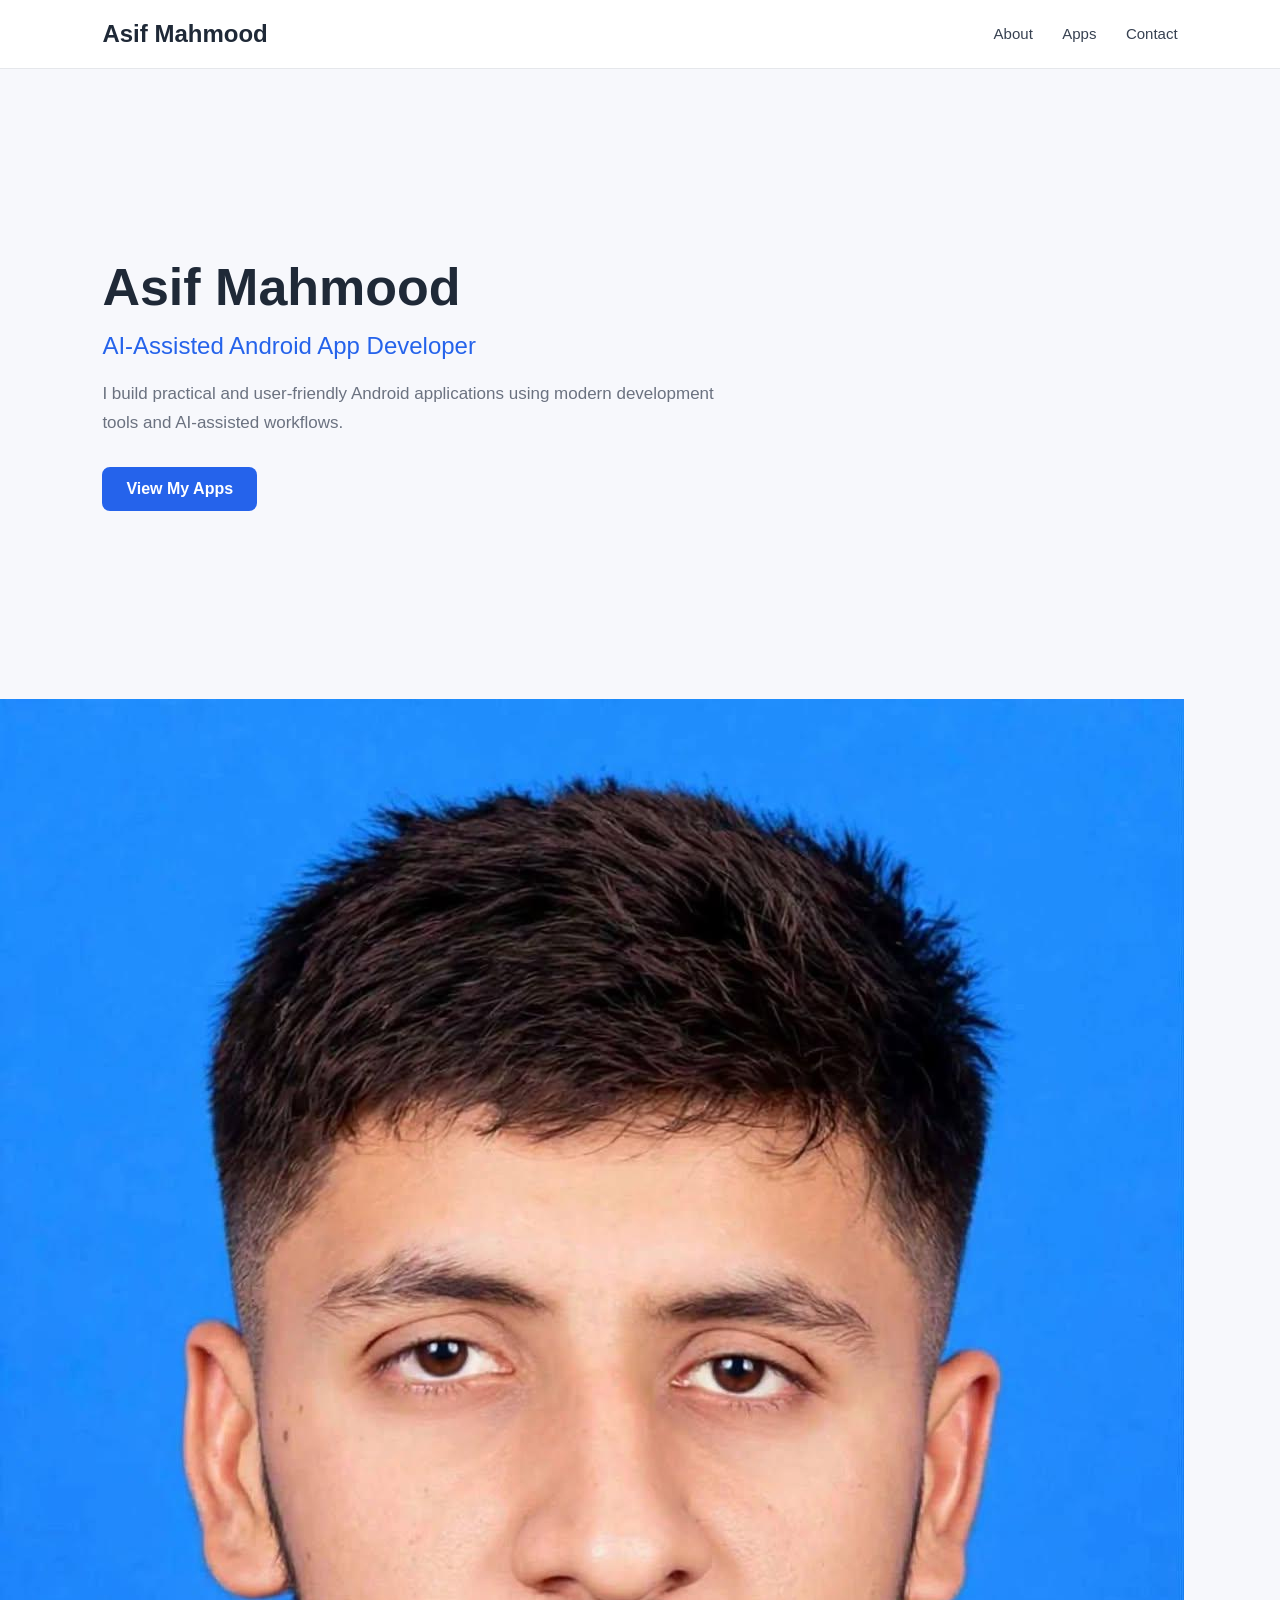
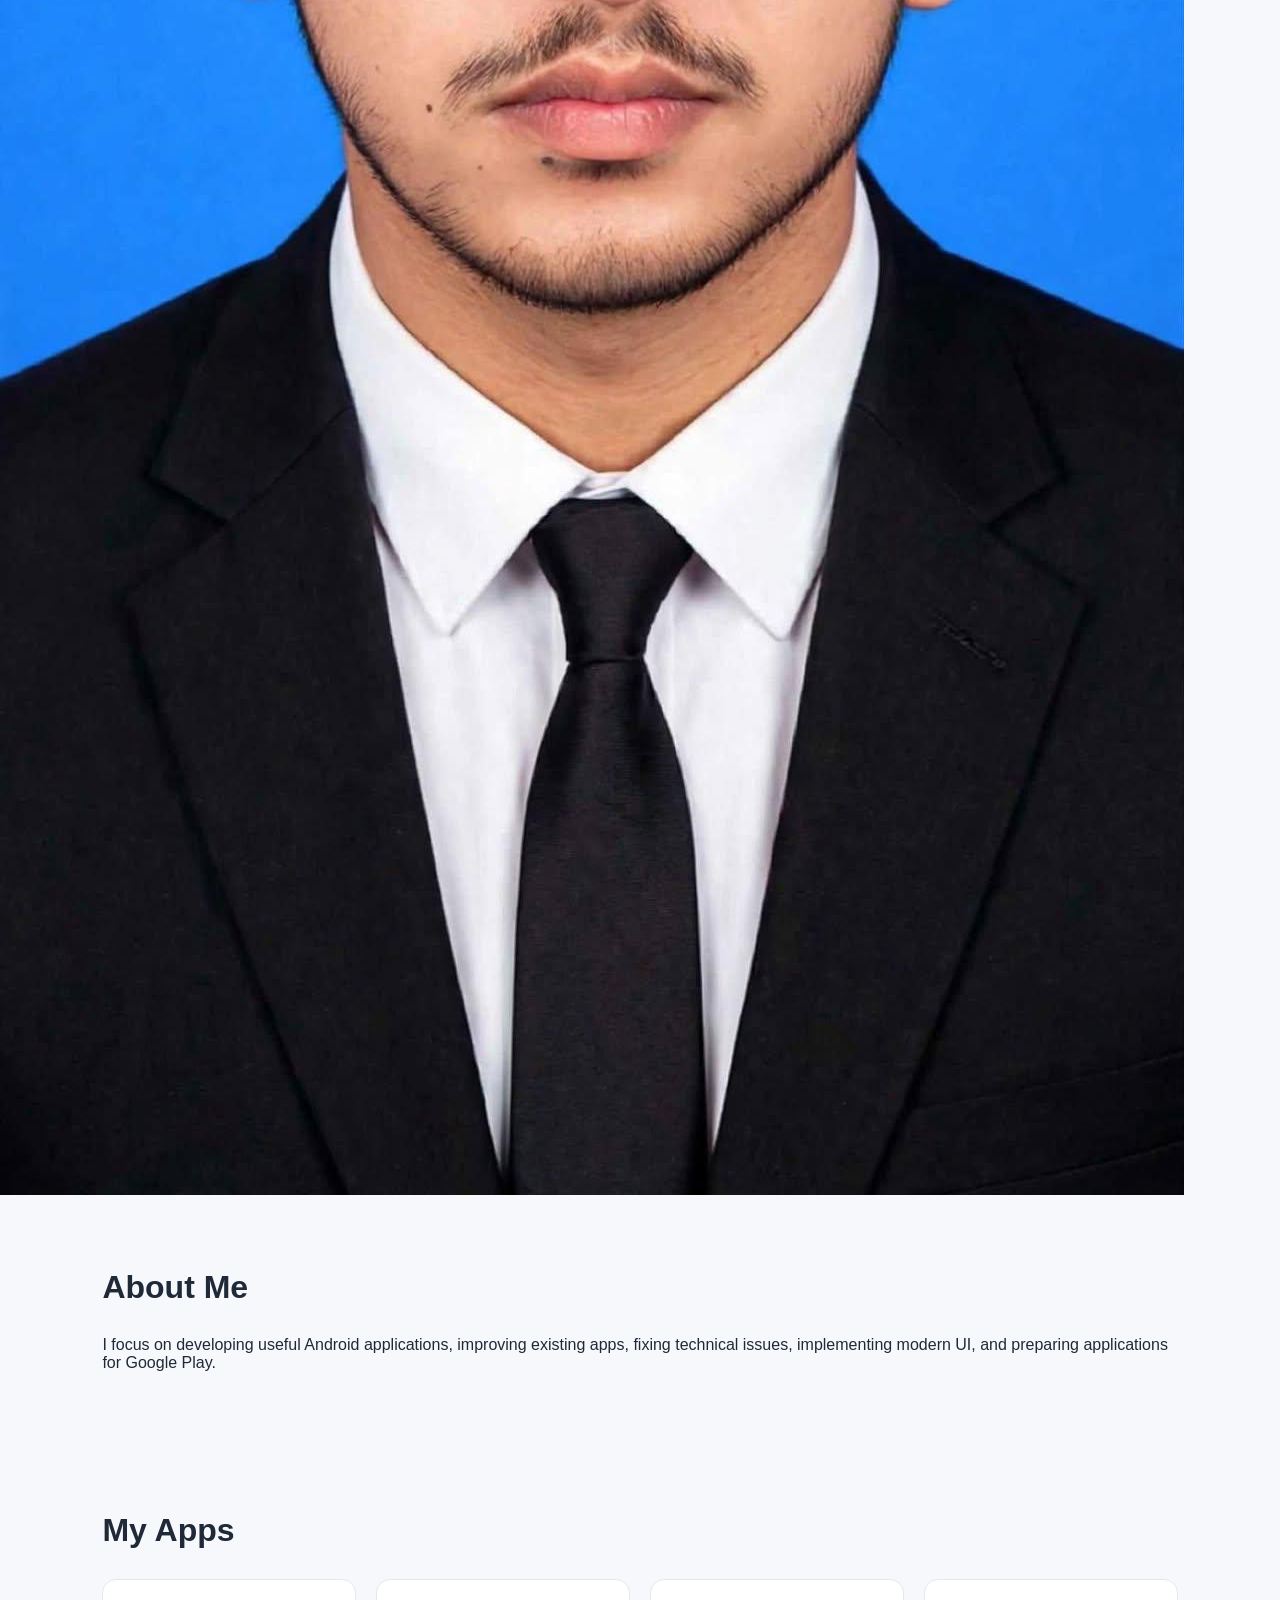
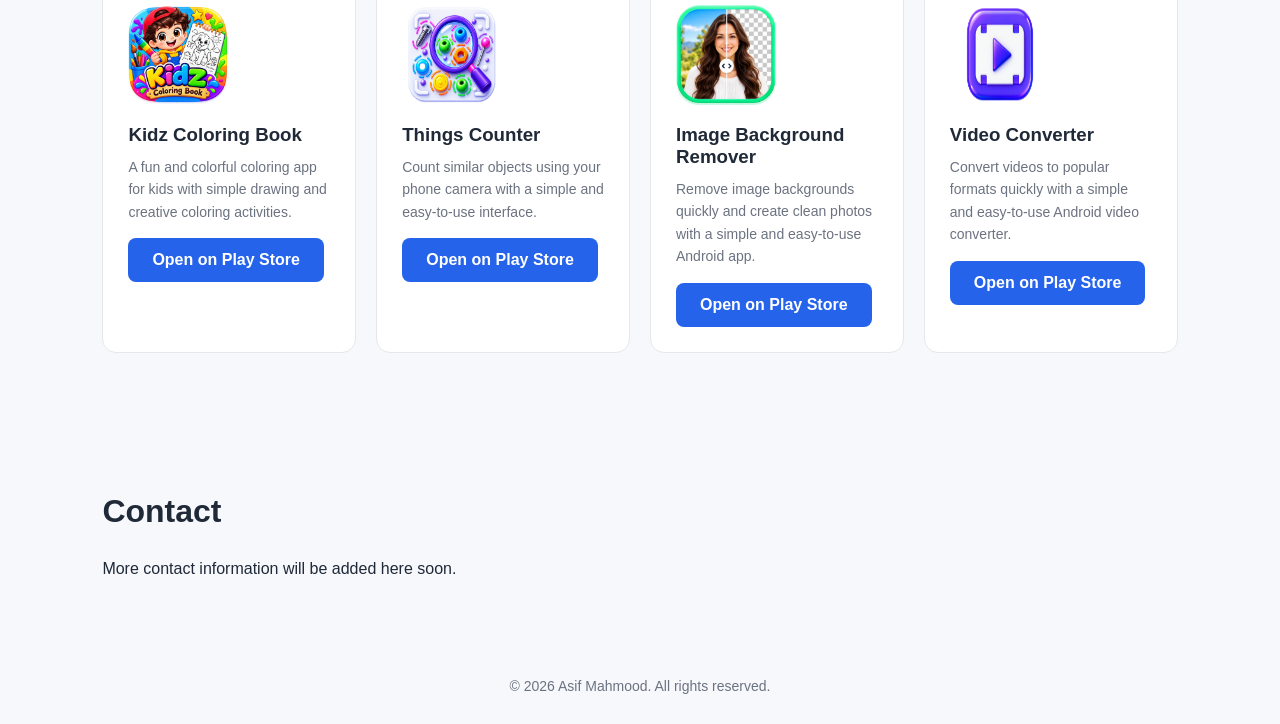
==== commit 097c390a: "Add profile photo to hero" ====
--- a/index.html
+++ b/index.html
@@ -157,6 +157,7 @@
         <a class="button" href="#apps">View My Apps</a>
     </div>
 </section>
+<img src="profile-photo.jfif" alt="Asif Mahmood">
 
 <section class="section" id="about">
     <h2>About Me</h2>
@@ -292,6 +293,4 @@
 </footer>
 
 </body>
-</html>
-
-
+</html> 
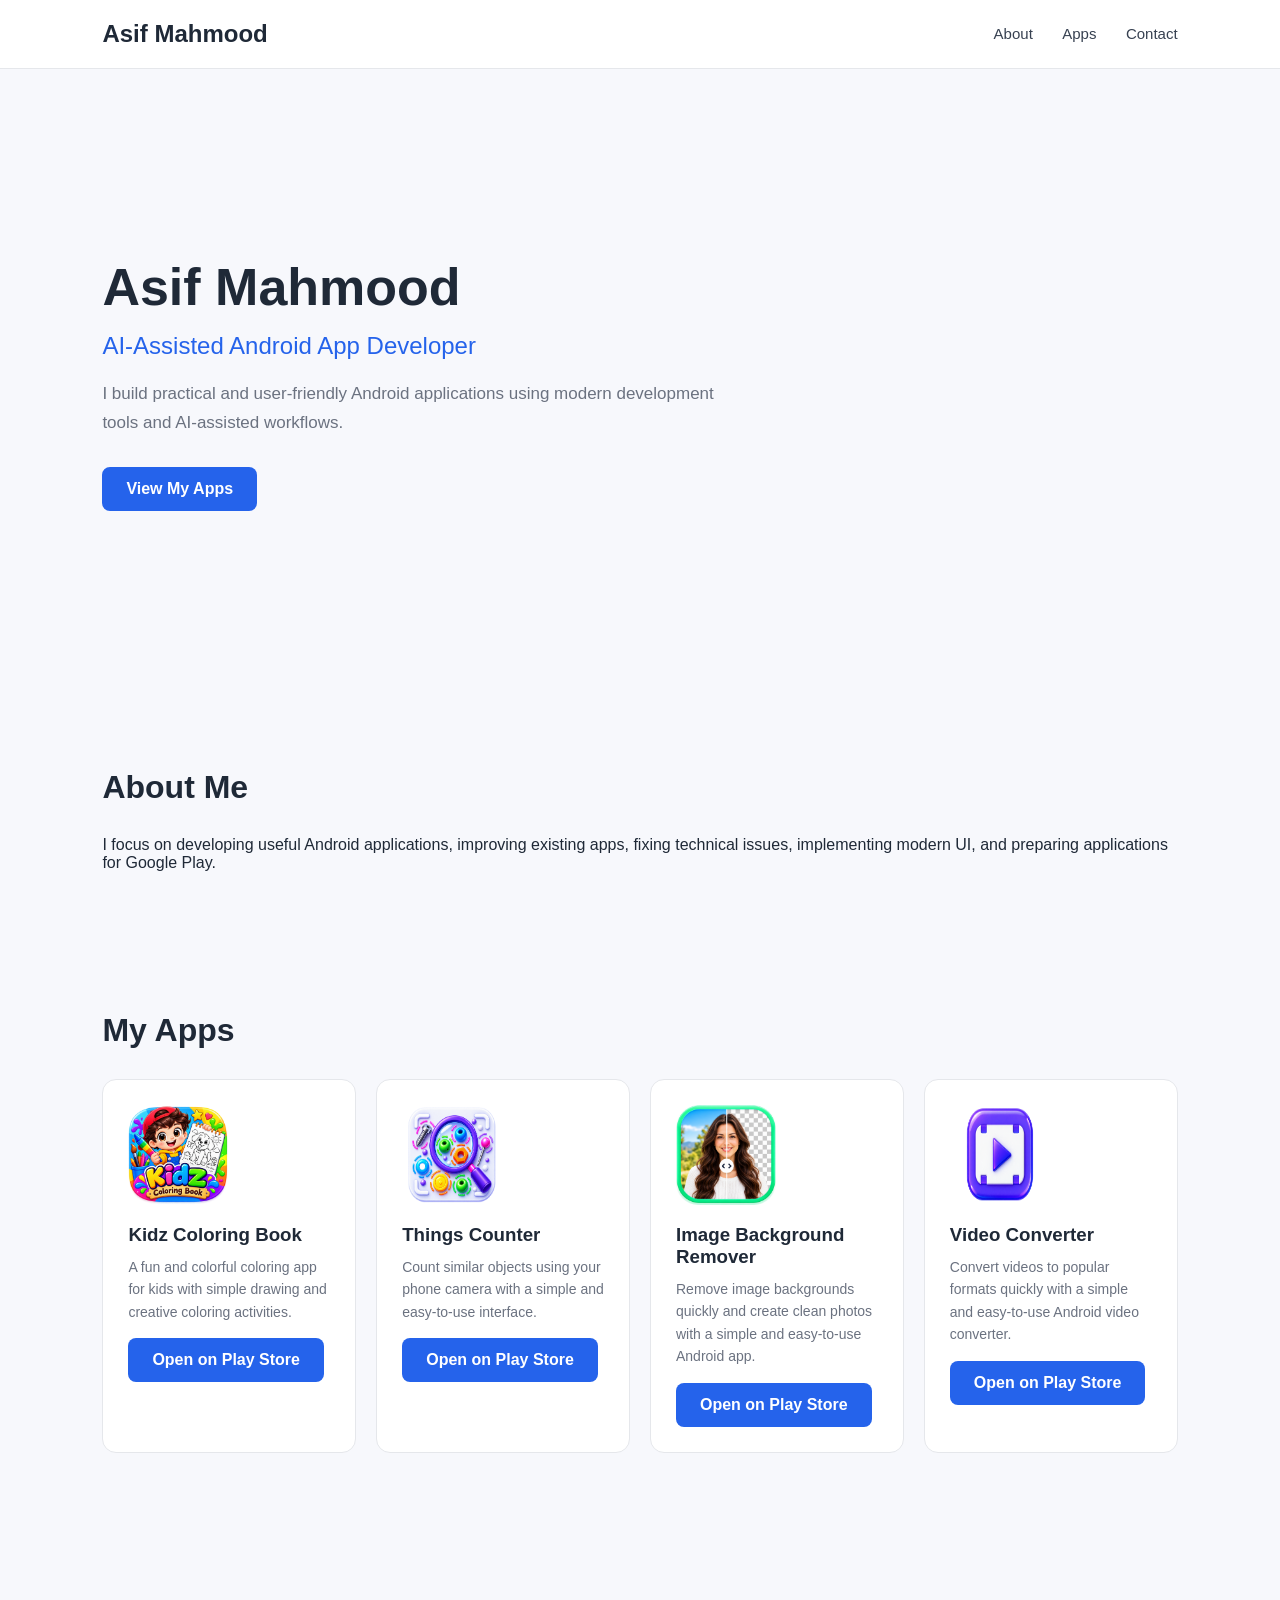
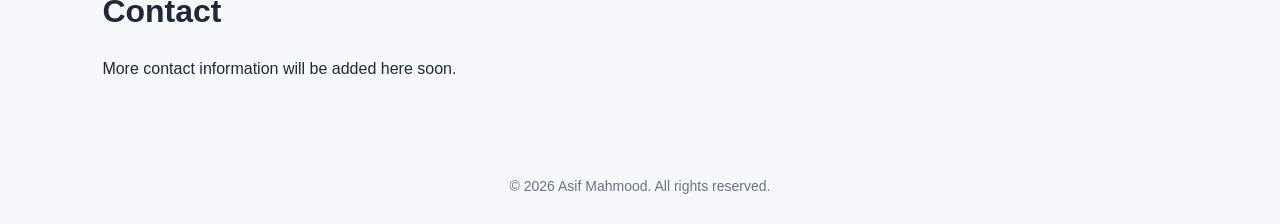
==== commit 31a5ea84: "revert" ====
--- a/index.html
+++ b/index.html
@@ -157,7 +157,6 @@
         <a class="button" href="#apps">View My Apps</a>
     </div>
 </section>
-<img src="profile-photo.jfif" alt="Asif Mahmood">
 
 <section class="section" id="about">
     <h2>About Me</h2>
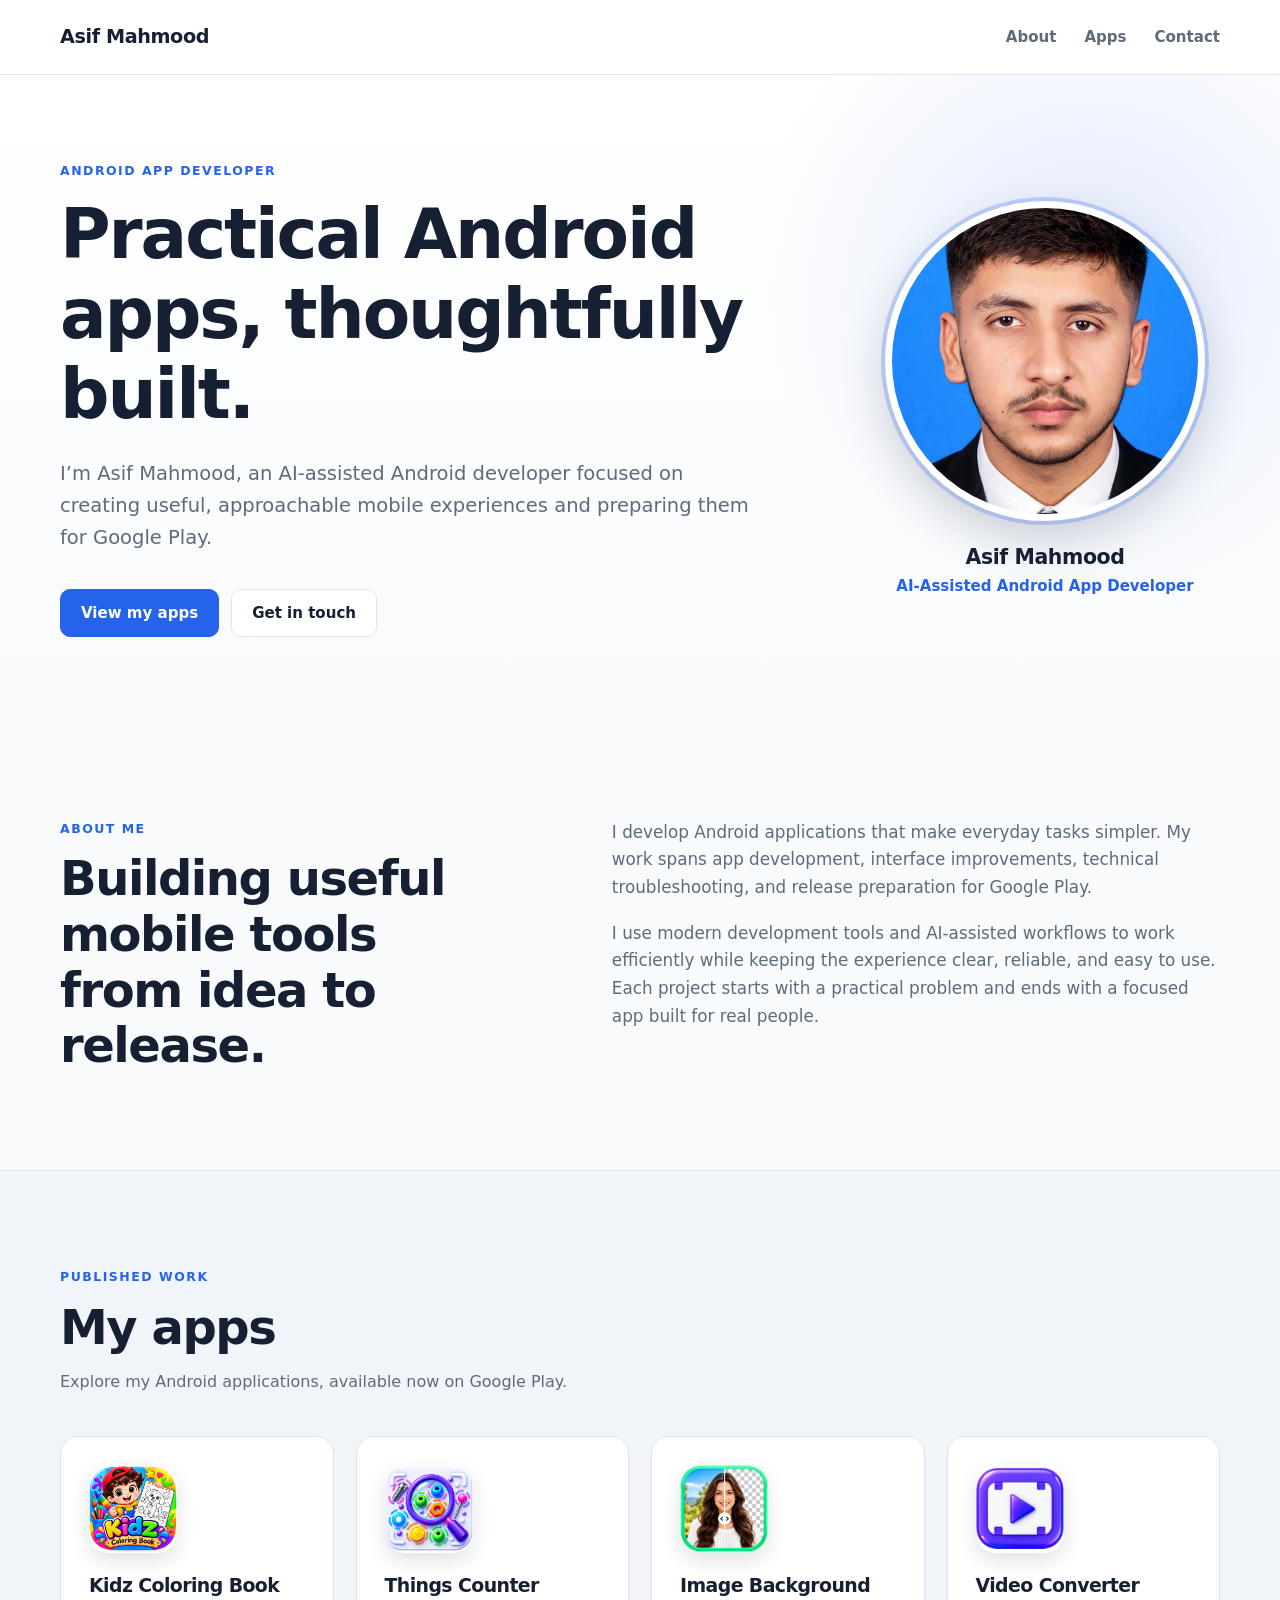
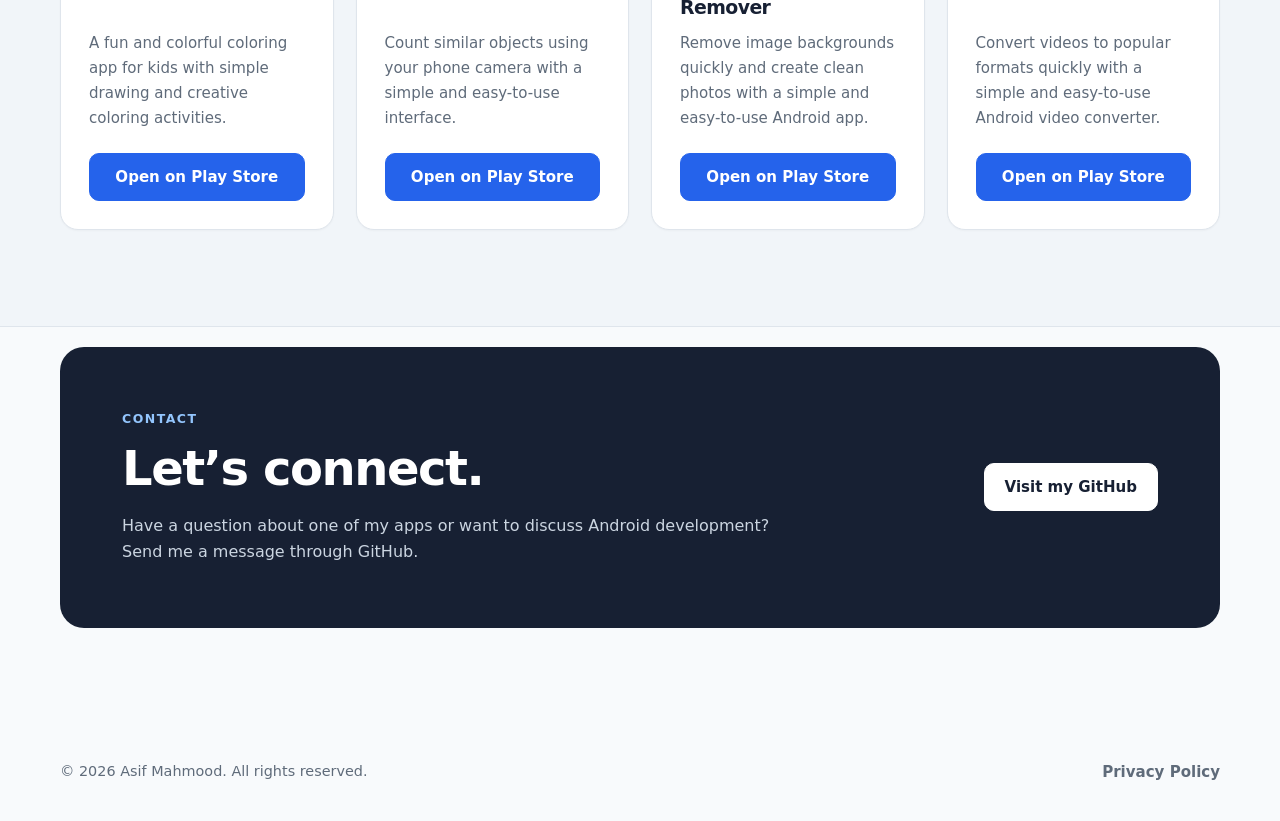
==== commit 53f2f646: "Publish complete portfolio redesign" ====
--- a/index.html
+++ b/index.html
@@ -3,293 +3,137 @@
 <head>
     <meta charset="UTF-8">
     <meta name="viewport" content="width=device-width, initial-scale=1.0">
+    <meta name="description" content="Asif Mahmood is an Android app developer building practical, user-friendly mobile applications.">
+    <meta name="theme-color" content="#f8fafc">
+    <title>Asif Mahmood | Android App Developer</title>
+    <link rel="icon" type="image/svg+xml" href="data:image/svg+xml,%3Csvg xmlns='http://www.w3.org/2000/svg' viewBox='0 0 64 64'%3E%3Crect width='64' height='64' rx='16' fill='%232563eb'/%3E%3Cpath d='M17 46 28 18h8l11 28h-8l-2-7H27l-2 7h-8Zm12-14h6l-3-9-3 9Z' fill='white'/%3E%3C/svg%3E">
+    <link rel="stylesheet" href="styles.css">
+</head>
+<body>
+    <a class="skip-link" href="#main-content">Skip to content</a>
 
-    <title>Asif Mahmood | Android App Developer</title>
+    <header class="site-header">
+        <div class="header-inner">
+            <a class="logo" href="#top" aria-label="Asif Mahmood, home">Asif Mahmood</a>
+            <nav aria-label="Main navigation">
+                <a href="#about">About</a>
+                <a href="#apps">Apps</a>
+                <a href="#contact">Contact</a>
+            </nav>
+        </div>
+    </header>
 
-    <style>
-        * {
-            margin: 0;
-            padding: 0;
-            box-sizing: border-box;
-            font-family: Arial, sans-serif;
-        }
+    <main id="main-content">
+        <section class="hero" id="top">
+            <div class="container hero-content">
+                <div class="hero-copy">
+                    <p class="eyebrow">Android App Developer</p>
+                    <h1>Practical Android apps, thoughtfully built.</h1>
+                    <p class="hero-intro">
+                        I’m Asif Mahmood, an AI-assisted Android developer focused on creating useful,
+                        approachable mobile experiences and preparing them for Google Play.
+                    </p>
+                    <div class="hero-actions">
+                        <a class="button" href="#apps">View my apps</a>
+                        <a class="button button-secondary" href="#contact">Get in touch</a>
+                    </div>
+                </div>
 
-        body {
-            background: #f7f8fc;
-            color: #1f2937;
-        }
+                <figure class="hero-portrait">
+                    <div class="hero-portrait-image">
+                        <img src="profile-photo.jfif" alt="Portrait of Asif Mahmood" width="320" height="320">
+                    </div>
+                    <figcaption class="hero-portrait-caption">
+                        <strong>Asif Mahmood</strong>
+                        <span>AI-Assisted Android App Developer</span>
+                    </figcaption>
+                </figure>
+            </div>
+        </section>
 
-        header {
-            background: #ffffff;
-            padding: 20px 8%;
-            display: flex;
-            justify-content: space-between;
-            align-items: center;
-            border-bottom: 1px solid #e5e7eb;
-        }
+        <section class="section" id="about">
+            <div class="container about-grid">
+                <div>
+                    <p class="eyebrow">About me</p>
+                    <h2>Building useful mobile tools from idea to release.</h2>
+                </div>
+                <div class="about-copy">
+                    <p>
+                        I develop Android applications that make everyday tasks simpler. My work spans
+                        app development, interface improvements, technical troubleshooting, and release
+                        preparation for Google Play.
+                    </p>
+                    <p>
+                        I use modern development tools and AI-assisted workflows to work efficiently while
+                        keeping the experience clear, reliable, and easy to use. Each project starts with a
+                        practical problem and ends with a focused app built for real people.
+                    </p>
+                </div>
+            </div>
+        </section>
 
-        .logo {
-            font-size: 24px;
-            font-weight: bold;
-        }
+        <section class="section section-muted" id="apps">
+            <div class="container">
+                <div class="section-heading">
+                    <p class="eyebrow">Published work</p>
+                    <h2>My apps</h2>
+                    <p>Explore my Android applications, available now on Google Play.</p>
+                </div>
 
-        nav a {
-            text-decoration: none;
-            color: #374151;
-            margin-left: 25px;
-            font-size: 15px;
-        }
+                <div class="apps">
+                    <article class="app-card">
+                        <img class="app-icon" src="kidz-coloring-book.png" alt="Kidz Coloring Book app icon" width="88" height="88" loading="lazy">
+                        <h3>Kidz Coloring Book</h3>
+                        <p>A fun and colorful coloring app for kids with simple drawing and creative coloring activities.</p>
+                        <a class="button app-link" href="https://play.google.com/store/apps/details?id=com.kidzcoloringbook" target="_blank" rel="noopener noreferrer" aria-label="Open Kidz Coloring Book on Google Play">Open on Play Store</a>
+                    </article>
 
-        .hero {
-            min-height: 70vh;
-            display: flex;
-            align-items: center;
-            padding: 60px 8%;
-        }
+                    <article class="app-card">
+                        <img class="app-icon" src="things-counter.png" alt="Things Counter app icon" width="88" height="88" loading="lazy">
+                        <h3>Things Counter</h3>
+                        <p>Count similar objects using your phone camera with a simple and easy-to-use interface.</p>
+                        <a class="button app-link" href="https://play.google.com/store/apps/details?id=com.thingscounter&amp;pcampaignid=web_share" target="_blank" rel="noopener noreferrer" aria-label="Open Things Counter on Google Play">Open on Play Store</a>
+                    </article>
 
-        .hero-content {
-            max-width: 650px;
-        }
+                    <article class="app-card">
+                        <img class="app-icon" src="image-background-remover.png" alt="Image Background Remover app icon" width="88" height="88" loading="lazy">
+                        <h3>Image Background Remover</h3>
+                        <p>Remove image backgrounds quickly and create clean photos with a simple and easy-to-use Android app.</p>
+                        <a class="button app-link" href="https://play.google.com/store/apps/details?id=com.imagebackgroundremover&amp;pcampaignid=web_share" target="_blank" rel="noopener noreferrer" aria-label="Open Image Background Remover on Google Play">Open on Play Store</a>
+                    </article>
 
-        .hero h1 {
-            font-size: 52px;
-            margin-bottom: 15px;
-        }
+                    <article class="app-card">
+                        <img class="app-icon" src="video-converter.png" alt="Video Converter app icon" width="88" height="88" loading="lazy">
+                        <h3>Video Converter</h3>
+                        <p>Convert videos to popular formats quickly with a simple and easy-to-use Android video converter.</p>
+                        <a class="button app-link" href="https://play.google.com/store/apps/details?id=com.anyvideoconverter" target="_blank" rel="noopener noreferrer" aria-label="Open Video Converter on Google Play">Open on Play Store</a>
+                    </article>
+                </div>
+            </div>
+        </section>
 
-        .hero h2 {
-            font-size: 24px;
-            font-weight: normal;
-            color: #2563eb;
-            margin-bottom: 20px;
-        }
+        <section class="section contact-section" id="contact">
+            <div class="container">
+                <div class="contact-card">
+                    <div>
+                        <p class="eyebrow">Contact</p>
+                        <h2>Let’s connect.</h2>
+                        <p>
+                            Have a question about one of my apps or want to discuss Android development?
+                            Send me a message through GitHub.
+                        </p>
+                    </div>
+                    <a class="button button-light" href="https://github.com/AsifMahmod26" target="_blank" rel="noopener noreferrer">Visit my GitHub</a>
+                </div>
+            </div>
+        </section>
+    </main>
 
-        .hero p {
-            font-size: 17px;
-            line-height: 1.7;
-            color: #6b7280;
-            margin-bottom: 30px;
-        }
-
-        .button {
-            display: inline-block;
-            background: #2563eb;
-            color: white;
-            padding: 13px 24px;
-            border-radius: 8px;
-            text-decoration: none;
-            font-weight: bold;
-        }
-
-        .section {
-            padding: 70px 8%;
-        }
-
-        .section h2 {
-            font-size: 32px;
-            margin-bottom: 30px;
-        }
-
-        .apps {
-            display: grid;
-            grid-template-columns: repeat(auto-fit, minmax(220px, 1fr));
-            gap: 20px;
-        }
-
-        .app-card {
-            background: white;
-            border-radius: 14px;
-            padding: 25px;
-            border: 1px solid #e5e7eb;
-        }
-
-        .app-card h3 {
-            margin-bottom: 10px;
-        }
-
-        .app-card p {
-            color: #6b7280;
-            font-size: 14px;
-            line-height: 1.6;
-        }
-
-        footer {
-            text-align: center;
-            padding: 30px;
-            color: #6b7280;
-            font-size: 14px;
-        }
-
-        @media (max-width: 700px) {
-            nav {
-                display: none;
-            }
-
-            .hero h1 {
-                font-size: 38px;
-            }
-        }
-    </style>
-</head>
-
-<body>
-
-<header>
-    <div class="logo">Asif Mahmood</div>
-
-    <nav>
-        <a href="#about">About</a>
-        <a href="#apps">Apps</a>
-        <a href="#contact">Contact</a>
-    </nav>
-</header>
-
-<section class="hero">
-    <div class="hero-content">
-        <h1>Asif Mahmood</h1>
-
-        <h2>AI-Assisted Android App Developer</h2>
-
-        <p>
-            I build practical and user-friendly Android applications
-            using modern development tools and AI-assisted workflows.
-        </p>
-
-        <a class="button" href="#apps">View My Apps</a>
-    </div>
-</section>
-
-<section class="section" id="about">
-    <h2>About Me</h2>
-
-    <p>
-        I focus on developing useful Android applications, improving
-        existing apps, fixing technical issues, implementing modern UI,
-        and preparing applications for Google Play.
-    </p>
-</section>
-
-<section class="section" id="apps">
-    <h2>My Apps</h2>
-
-    <div class="apps">
-
-        <div class="app-card">
-
-    <img
-        src="kidz-coloring-book.png"
-        alt="Kidz Coloring Book"
-        style="width:100px; height:100px; border-radius:22px; margin-bottom:15px;"
-    >
-
-    <h3>Kidz Coloring Book</h3>
-     
-<p>
-    A fun and colorful coloring app for kids with simple drawing
-    and creative coloring activities.
-</p>
-
-    <a
-        class="button"
-        href="https://play.google.com/store/apps/details?id=com.kidzcoloringbook"
-        target="_blank"
-        style="margin-top:15px;"
-    >
-        Open on Play Store
-    </a>
-
-</div>
-
-        <div class="app-card">
-
-    <img
-        src="things-counter.png"
-        alt="Things Counter"
-        style="width:100px; height:100px; border-radius:22px; margin-bottom:15px;"
-    >
-
-    <h3>Things Counter</h3>
-
-    <p>
-        Count similar objects using your phone camera with a simple
-        and easy-to-use interface.
-    </p>
-
-    <a
-        class="button"
-        href="https://play.google.com/store/apps/details?id=com.thingscounter&pcampaignid=web_share"
-        target="_blank"
-        style="margin-top:15px;"
-    >
-        Open on Play Store
-    </a>
-
-</div>
-
-        <div class="app-card">
-
-    <img
-        src="image-background-remover.png"
-        alt="Image Background Remover"
-        style="width:100px; height:100px; border-radius:22px; margin-bottom:15px;"
-    >
-
-    <h3>Image Background Remover</h3>
-
-    <p>
-        Remove image backgrounds quickly and create clean photos
-        with a simple and easy-to-use Android app.
-    </p>
-
-    <a
-        class="button"
-        href="https://play.google.com/store/apps/details?id=com.imagebackgroundremover&pcampaignid=web_share"
-        target="_blank"
-        style="margin-top:15px;"
-    >
-        Open on Play Store
-    </a>
-
-</div>
-        <div class="app-card">
-
-    <img
-        src="video-converter.png"
-        alt="Video Converter"
-        style="width:100px; height:100px; border-radius:22px; margin-bottom:15px;"
-    >
-
-    <h3>Video Converter</h3>
-
-    <p>
-        Convert videos to popular formats quickly with a simple
-        and easy-to-use Android video converter.
-    </p>
-
-    <a
-        class="button"
-        href="https://play.google.com/store/apps/details?id=com.anyvideoconverter"
-        target="_blank"
-        style="margin-top:15px;"
-    >
-        Open on Play Store
-    </a>
-
-</div>
-
-    </div>
-</section>
-
-<section class="section" id="contact">
-    <h2>Contact</h2>
-
-    <p>
-        More contact information will be added here soon.
-    </p>
-</section>
-
-<footer>
-    © 2026 Asif Mahmood. All rights reserved.
-</footer>
-
+    <footer>
+        <div class="container footer-inner">
+            <p>&copy; 2026 Asif Mahmood. All rights reserved.</p>
+            <a href="privacy.html">Privacy Policy</a>
+        </div>
+    </footer>
 </body>
-</html> +</html>
--- a/styles.css
+++ b/styles.css
@@ -0,0 +1,121 @@
+:root {
+    --background: #f8fafc;
+    --surface: #fff;
+    --surface-muted: #f1f5f9;
+    --text: #172033;
+    --text-muted: #5f6b7a;
+    --border: #dfe5ec;
+    --primary: #2563eb;
+    --primary-dark: #1d4ed8;
+    --shadow: 0 16px 45px rgba(15, 23, 42, .08);
+    --radius: 18px;
+    --max-width: 1160px;
+}
+
+* { box-sizing: border-box; margin: 0; padding: 0; }
+html { scroll-behavior: smooth; scroll-padding-top: 90px; }
+body { min-width: 320px; background: var(--background); color: var(--text); font-family: Inter, ui-sans-serif, system-ui, -apple-system, BlinkMacSystemFont, "Segoe UI", sans-serif; font-size: 1rem; line-height: 1.65; overflow-x: hidden; }
+a { color: inherit; }
+
+.skip-link { position: fixed; top: 12px; left: 12px; z-index: 100; padding: 10px 14px; border-radius: 8px; background: var(--text); color: #fff; transform: translateY(-150%); transition: transform 160ms ease; }
+.skip-link:focus { transform: translateY(0); }
+.container, .header-inner { width: min(calc(100% - 40px), var(--max-width)); margin-inline: auto; }
+.site-header { position: sticky; top: 0; z-index: 20; border-bottom: 1px solid rgba(223, 229, 236, .9); background: rgba(255, 255, 255, .92); backdrop-filter: blur(14px); }
+.header-inner { min-height: 74px; display: flex; align-items: center; justify-content: space-between; gap: 32px; }
+.logo { text-decoration: none; font-size: 1.2rem; font-weight: 750; letter-spacing: -.02em; }
+nav { display: flex; align-items: center; gap: 28px; }
+nav a, footer a { color: var(--text-muted); font-size: .94rem; font-weight: 600; text-decoration: none; transition: color 160ms ease; }
+nav a:hover, nav a:focus-visible, footer a:hover, footer a:focus-visible { color: var(--primary); }
+
+.hero { min-height: calc(78vh - 74px); display: grid; align-items: center; overflow: hidden; background: radial-gradient(circle at 85% 30%, rgba(37, 99, 235, .12), transparent 28%), linear-gradient(180deg, #fff 0%, var(--background) 100%); }
+.hero-content { display: grid; grid-template-columns: minmax(0, 1.45fr) minmax(280px, .75fr); gap: clamp(48px, 7vw, 96px); align-items: center; padding-block: 86px; }
+.hero-copy { min-width: 0; }
+.eyebrow { margin-bottom: 12px; color: var(--primary); font-size: .78rem; font-weight: 800; letter-spacing: .12em; text-transform: uppercase; }
+h1, h2, h3 { line-height: 1.16; letter-spacing: -.03em; }
+h1 { max-width: 760px; font-size: clamp(2.7rem, 5.4vw, 4.9rem); }
+h2 { font-size: clamp(2rem, 4vw, 3rem); }
+.hero-intro { max-width: 690px; margin-top: 24px; color: var(--text-muted); font-size: clamp(1.06rem, 2vw, 1.22rem); }
+.hero-actions { display: flex; flex-wrap: wrap; gap: 12px; margin-top: 34px; }
+.hero-portrait { width: min(100%, 350px); display: flex; align-items: center; flex-direction: column; justify-self: end; }
+.hero-portrait-image { width: clamp(280px, 25vw, 320px); aspect-ratio: 1; overflow: hidden; border: 7px solid #fff; border-radius: 50%; background: var(--surface-muted); box-shadow: 0 0 0 4px rgba(37, 99, 235, .24), 0 18px 45px rgba(15, 23, 42, .18); }
+.hero-portrait img { display: block; width: 100%; height: 100%; object-fit: cover; object-position: center 24%; }
+.hero-portrait-caption { padding: 24px 16px 0; text-align: center; }
+.hero-portrait-caption strong { display: block; color: var(--text); font-size: 1.28rem; line-height: 1.25; letter-spacing: -.02em; }
+.hero-portrait-caption span { display: block; margin-top: 6px; color: var(--primary); font-size: .94rem; font-weight: 650; line-height: 1.4; }
+.button { display: inline-flex; min-height: 48px; align-items: center; justify-content: center; padding: 12px 20px; border: 1px solid var(--primary); border-radius: 10px; background: var(--primary); color: #fff; font-size: .94rem; font-weight: 700; line-height: 1.2; text-align: center; text-decoration: none; transition: background 160ms ease, border-color 160ms ease, transform 160ms ease, box-shadow 160ms ease; }
+.button:hover { border-color: var(--primary-dark); background: var(--primary-dark); box-shadow: 0 8px 18px rgba(37, 99, 235, .2); transform: translateY(-1px); }
+.button:focus-visible, a:focus-visible { outline: 3px solid rgba(37, 99, 235, .35); outline-offset: 3px; }
+.button-secondary { border-color: var(--border); background: var(--surface); color: var(--text); }
+.button-secondary:hover { border-color: #cbd5e1; background: var(--surface-muted); color: var(--text); box-shadow: none; }
+
+.section { padding-block: 96px; }
+.section-muted { border-block: 1px solid var(--border); background: var(--surface-muted); }
+.about-grid { display: grid; grid-template-columns: minmax(0, .85fr) minmax(0, 1.15fr); gap: clamp(40px, 8vw, 110px); align-items: start; }
+.about-copy { color: var(--text-muted); font-size: 1.05rem; }
+.about-copy p + p { margin-top: 18px; }
+.section-heading { max-width: 640px; margin-bottom: 40px; }
+.section-heading > p:last-child { margin-top: 14px; color: var(--text-muted); }
+.apps { display: grid; grid-template-columns: repeat(4, minmax(0, 1fr)); gap: 22px; align-items: stretch; }
+.app-card { min-height: 100%; display: flex; flex-direction: column; padding: 28px; border: 1px solid var(--border); border-radius: var(--radius); background: var(--surface); box-shadow: 0 1px 2px rgba(15, 23, 42, .03); transition: border-color 180ms ease, box-shadow 180ms ease, transform 180ms ease; }
+.app-card:hover { border-color: #c7d2e2; box-shadow: var(--shadow); transform: translateY(-4px); }
+.app-icon { width: 88px; height: 88px; margin-bottom: 22px; border-radius: 20px; object-fit: cover; box-shadow: 0 8px 20px rgba(15, 23, 42, .12); }
+.app-card h3 { min-height: 2.32em; font-size: 1.18rem; overflow-wrap: anywhere; }
+.app-card p { margin: 13px 0 22px; color: var(--text-muted); font-size: .94rem; }
+.app-link { width: 100%; margin-top: auto; }
+
+.contact-section { padding-top: 20px; }
+.contact-card { display: flex; align-items: center; justify-content: space-between; gap: 48px; padding: clamp(34px, 6vw, 62px); border-radius: 24px; background: var(--text); color: #fff; }
+.contact-card > div { max-width: 680px; }
+.contact-card .eyebrow { color: #93c5fd; }
+.contact-card p:last-child { margin-top: 16px; color: #cbd5e1; }
+.button-light { flex: 0 0 auto; border-color: #fff; background: #fff; color: var(--text); }
+.button-light:hover { border-color: #e2e8f0; background: #e2e8f0; color: var(--text); }
+footer { padding-block: 36px; }
+.footer-inner { display: flex; align-items: center; justify-content: space-between; gap: 20px; color: var(--text-muted); font-size: .9rem; }
+
+.policy-main { min-height: calc(100vh - 147px); }
+.policy-hero { padding-block: 82px 42px; }
+.policy-hero p:last-child { margin-top: 16px; color: var(--text-muted); }
+.policy-content { max-width: 780px; padding-bottom: 96px; }
+.policy-content section + section { margin-top: 34px; }
+.policy-content h2 { margin-bottom: 10px; font-size: 1.35rem; }
+.policy-content p { color: var(--text-muted); }
+.policy-content a { color: var(--primary); }
+
+@media (max-width: 980px) {
+    .hero-content { grid-template-columns: minmax(0, 1.25fr) minmax(240px, .75fr); gap: 40px; }
+    .apps { grid-template-columns: repeat(2, minmax(0, 1fr)); }
+}
+@media (max-width: 720px) {
+    .container, .header-inner { width: min(calc(100% - 32px), var(--max-width)); }
+    .header-inner { min-height: 68px; gap: 18px; }
+    .logo { font-size: 1.05rem; }
+    nav { gap: 14px; }
+    nav a { font-size: .84rem; }
+    .hero { min-height: auto; }
+    .hero-content { grid-template-columns: 1fr; gap: 52px; padding-block: 72px 86px; }
+    .hero-portrait { width: min(100%, 350px); justify-self: center; }
+    .hero-portrait-image { width: min(78vw, 300px); }
+    .section { padding-block: 72px; }
+    .about-grid { grid-template-columns: 1fr; gap: 28px; }
+    .contact-section { padding-top: 8px; }
+    .contact-card { align-items: flex-start; flex-direction: column; gap: 28px; }
+}
+@media (max-width: 540px) {
+    .header-inner { min-height: 80px; align-items: flex-start; flex-direction: column; justify-content: center; gap: 4px; padding-block: 10px; }
+    nav { width: 100%; justify-content: space-between; }
+    .hero-content { padding-block: 62px 76px; }
+    .hero-portrait-image { width: min(76vw, 280px); border-width: 6px; }
+    .hero-portrait-caption { padding: 21px 12px 0; }
+    .hero-actions, .hero-actions .button { width: 100%; }
+    .apps { grid-template-columns: 1fr; }
+    .app-card h3 { min-height: 0; }
+    .contact-card .button { width: 100%; }
+    .footer-inner { align-items: flex-start; flex-direction: column; gap: 8px; }
+    .policy-hero { padding-block: 64px 32px; }
+    .policy-content { padding-bottom: 72px; }
+}
+@media (prefers-reduced-motion: reduce) {
+    html { scroll-behavior: auto; }
+    *, *::before, *::after { scroll-behavior: auto !important; transition-duration: .01ms !important; }
+}
